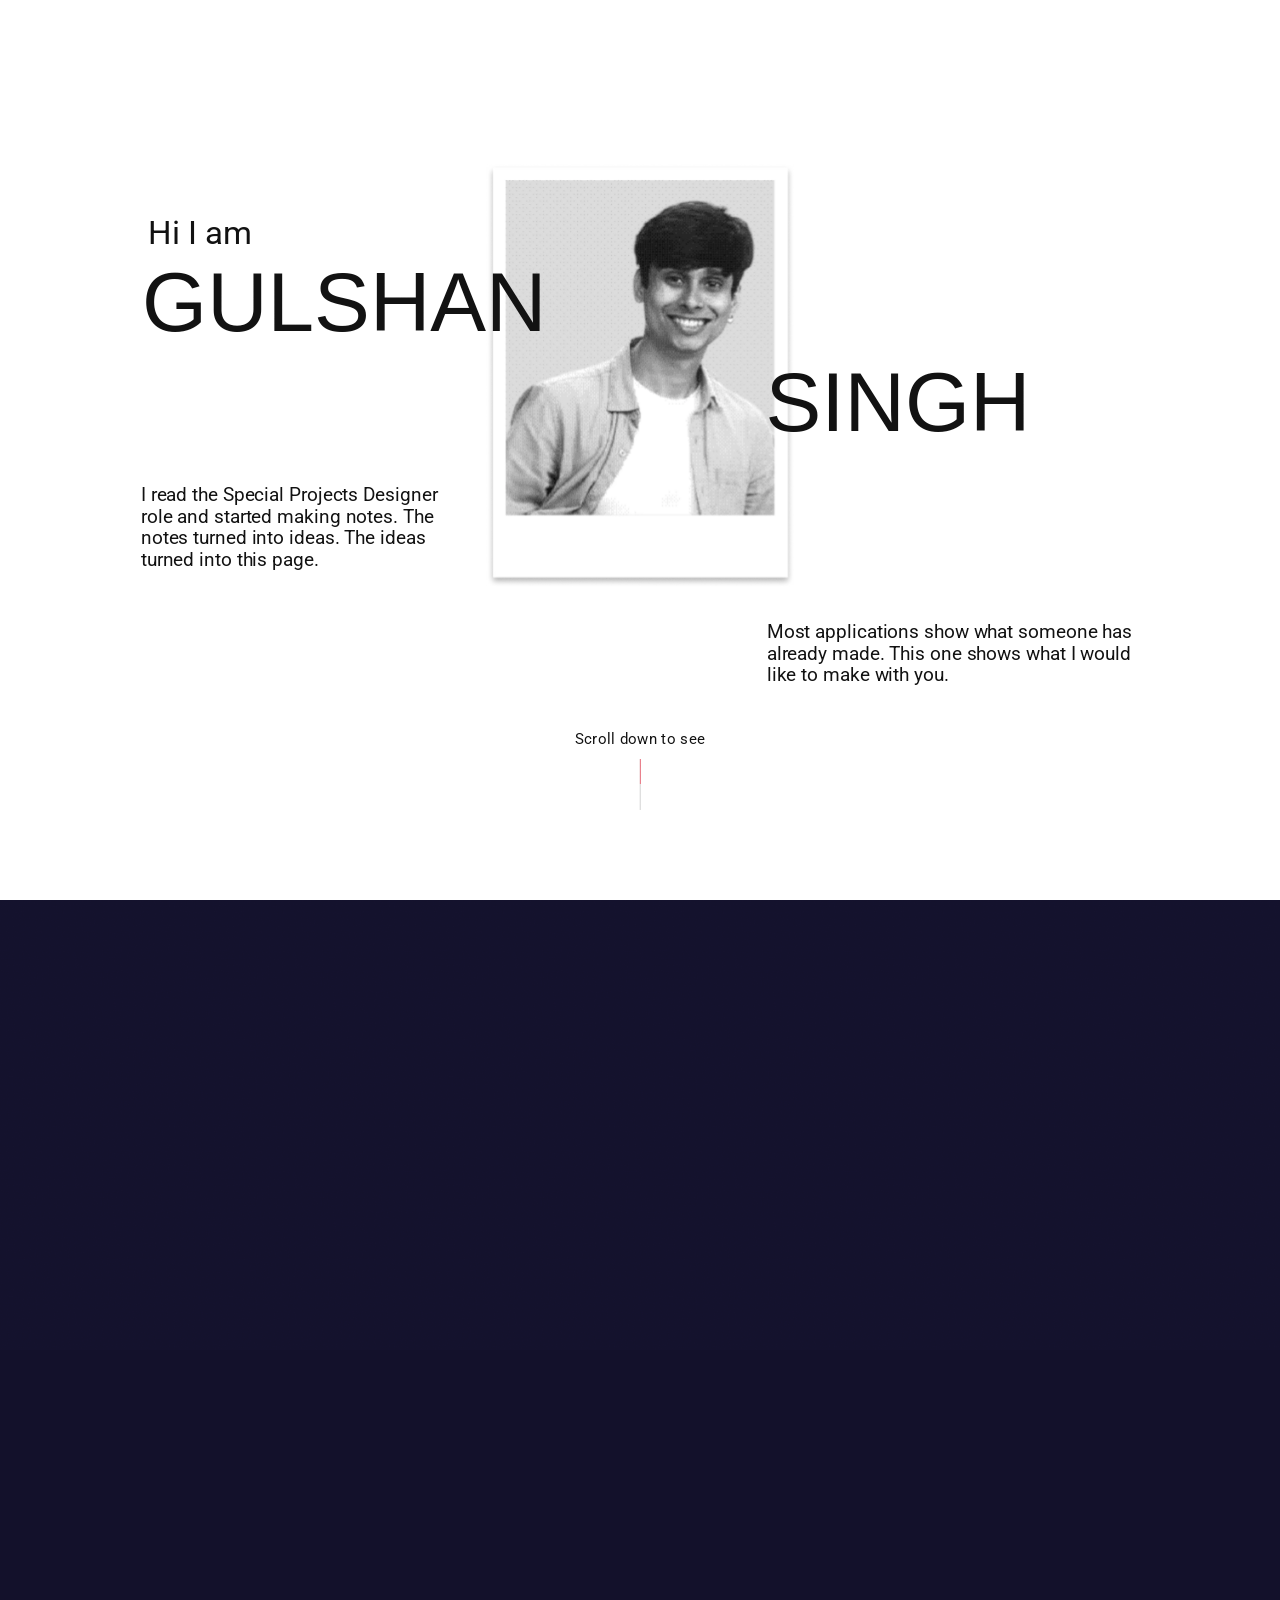
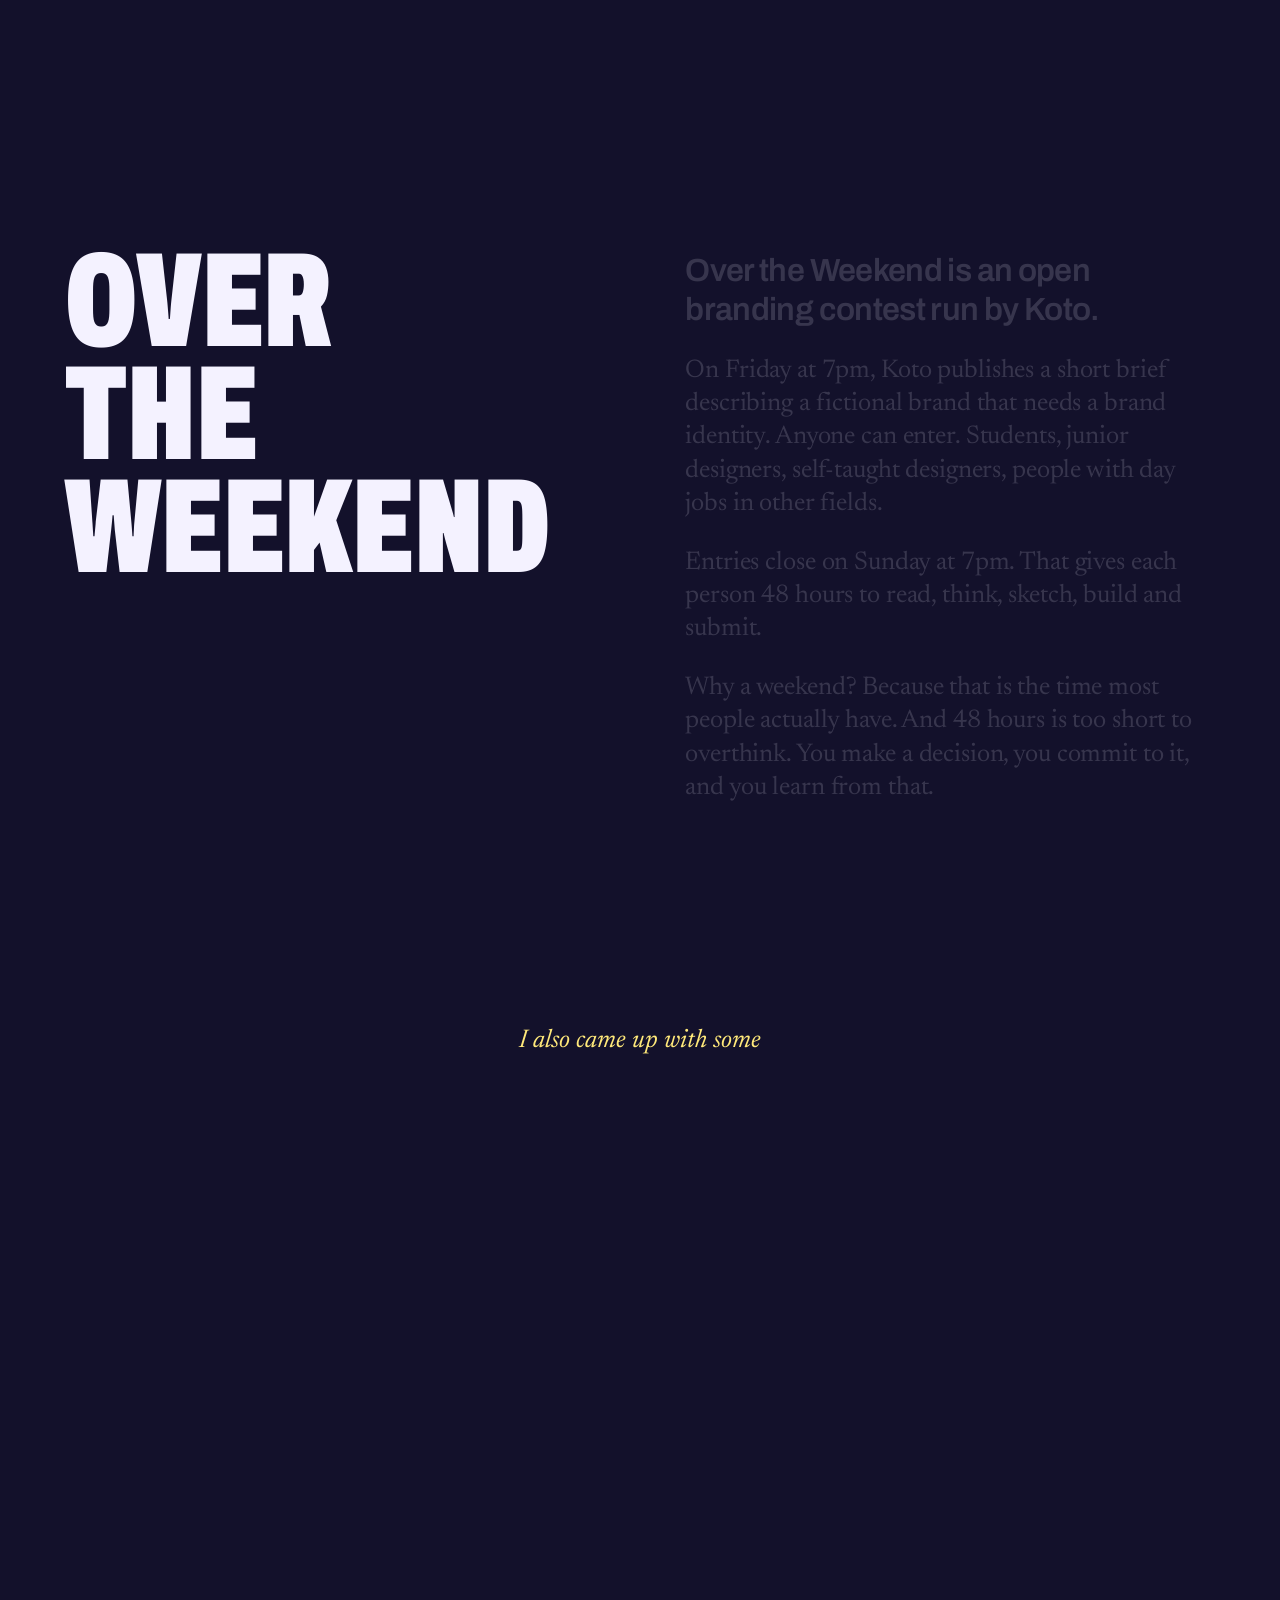
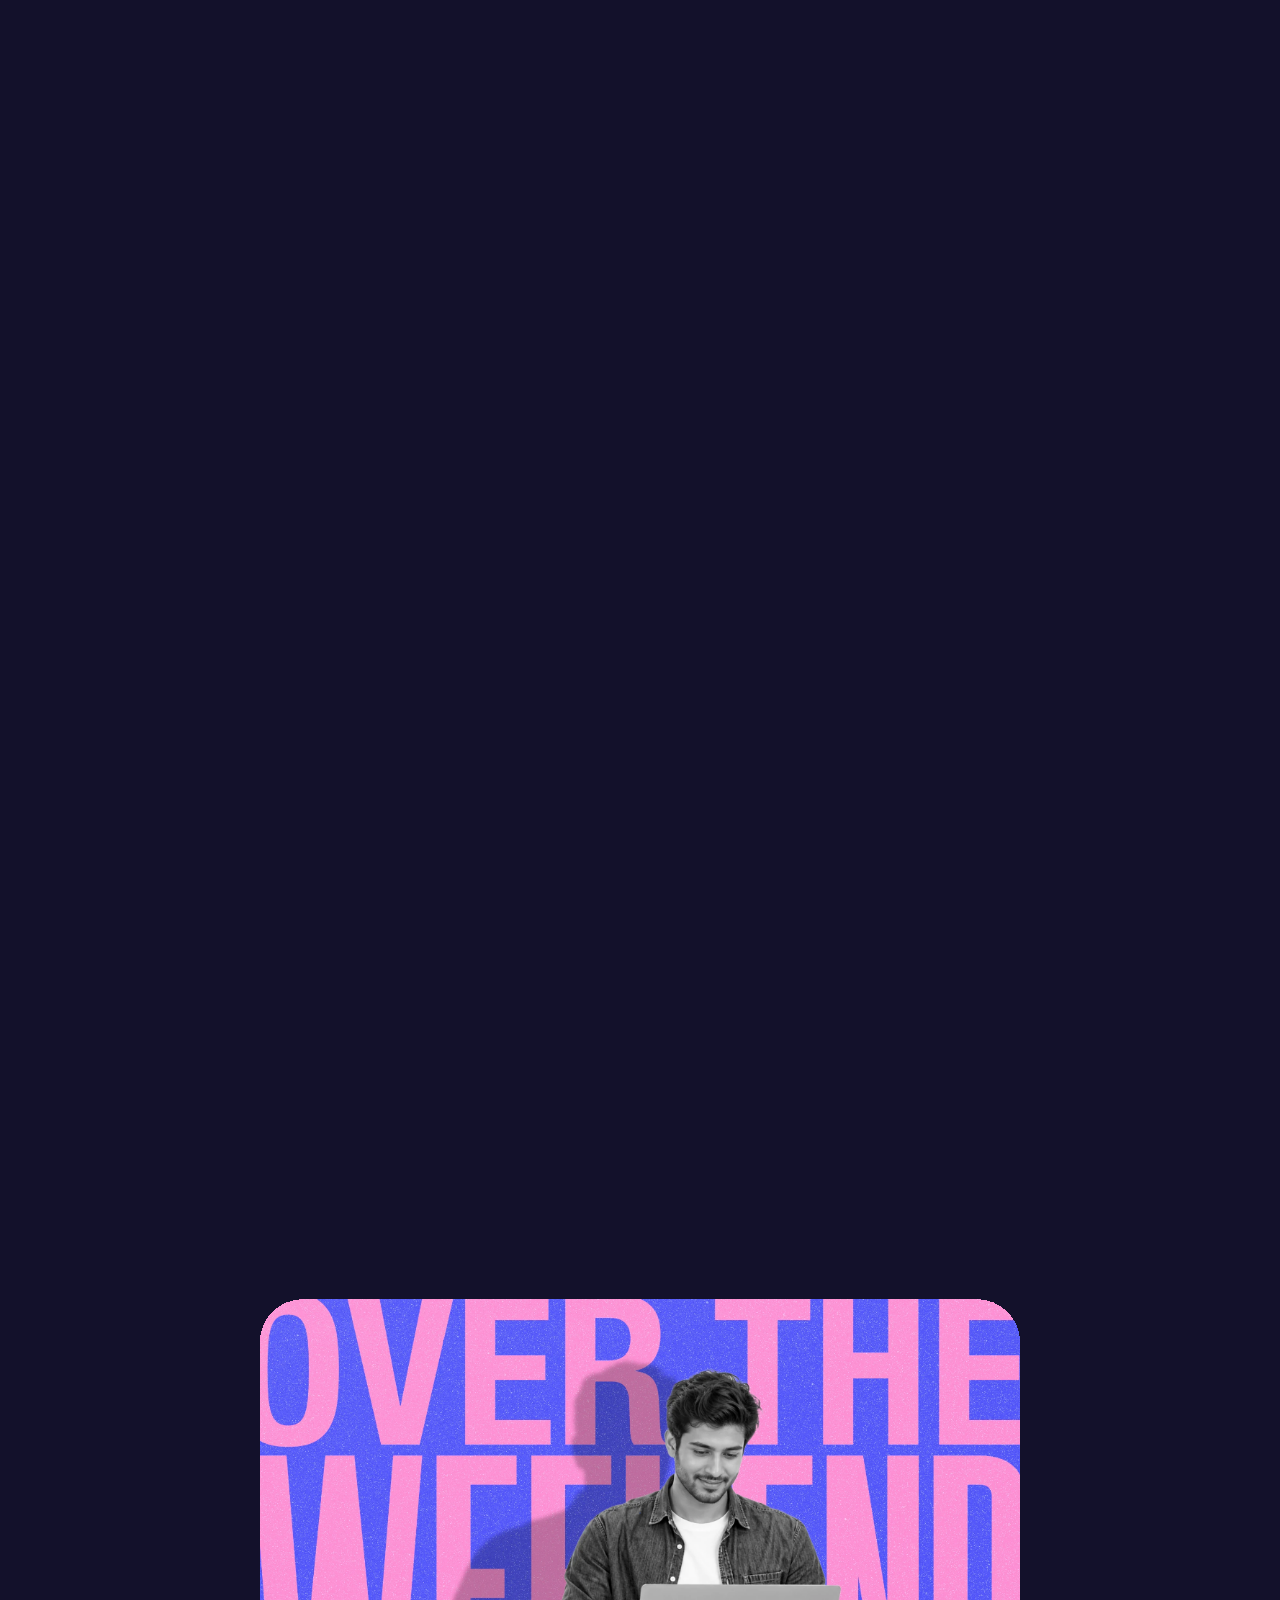
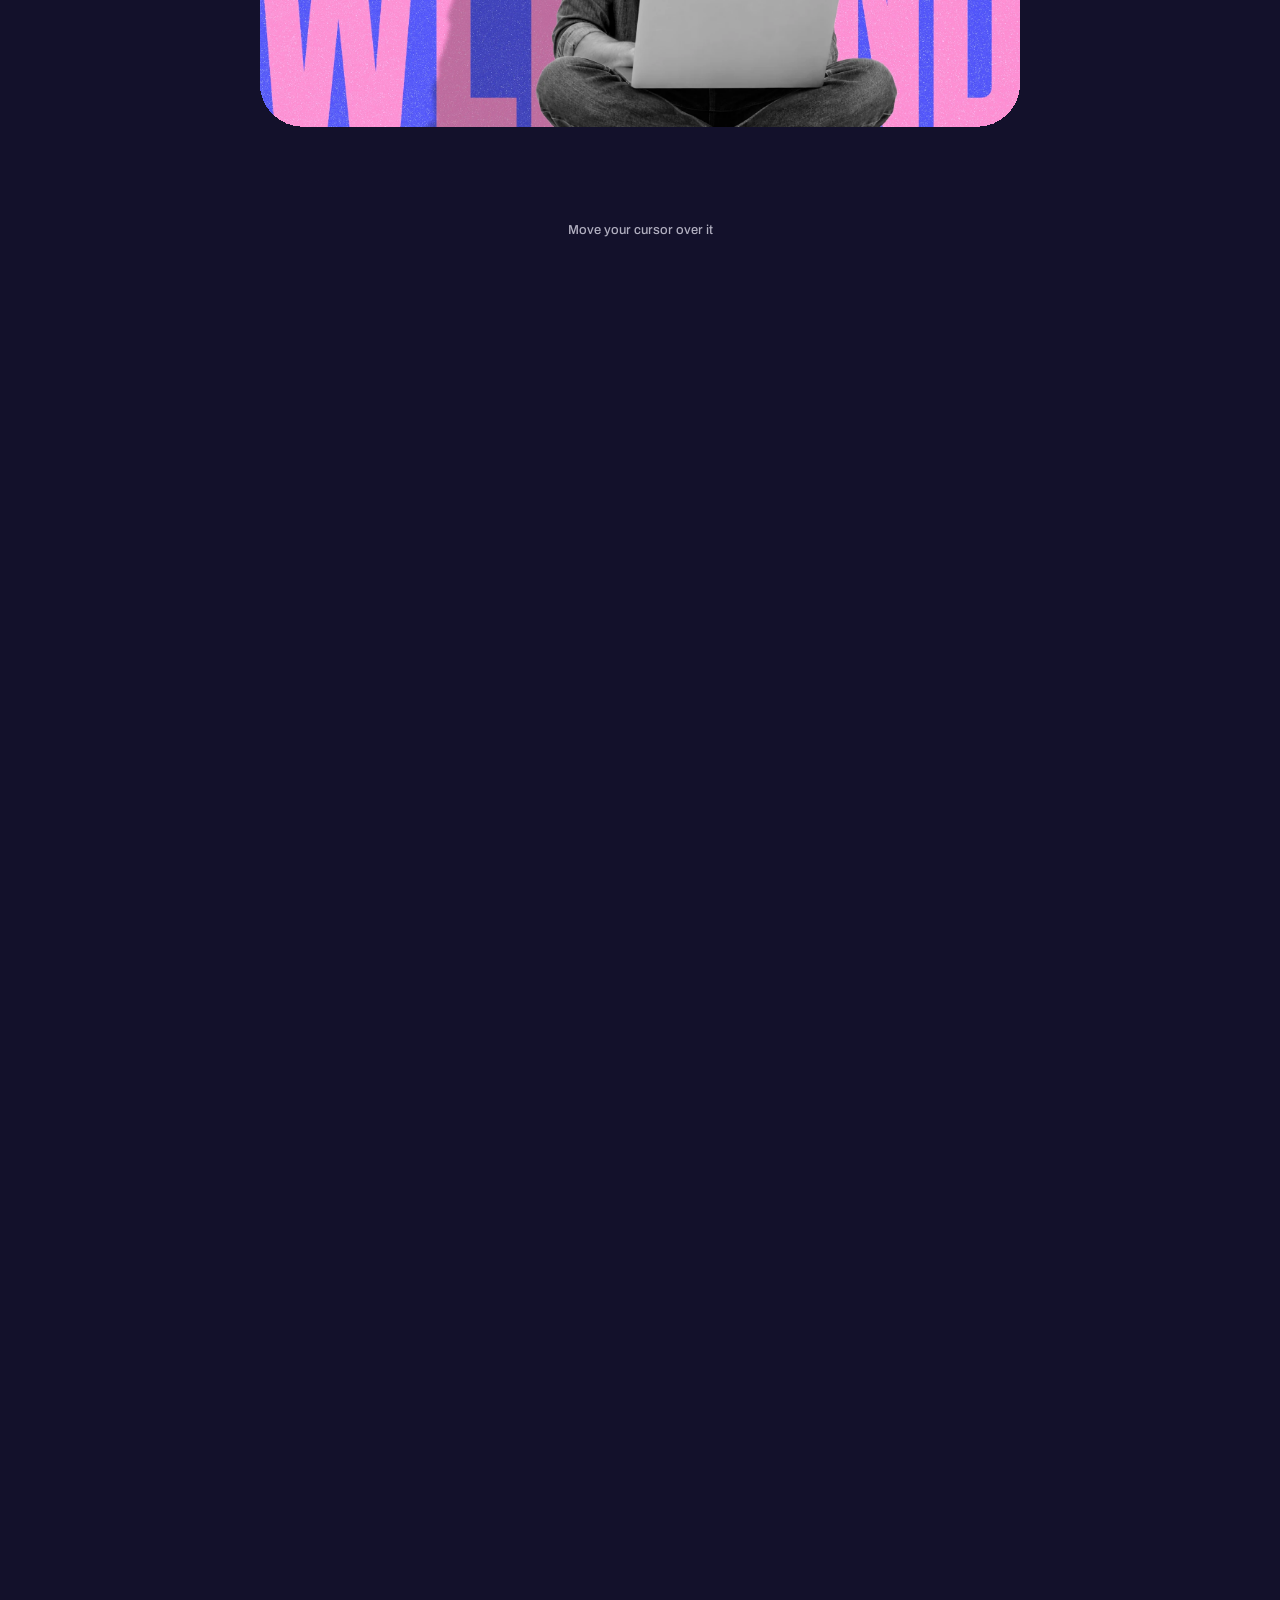
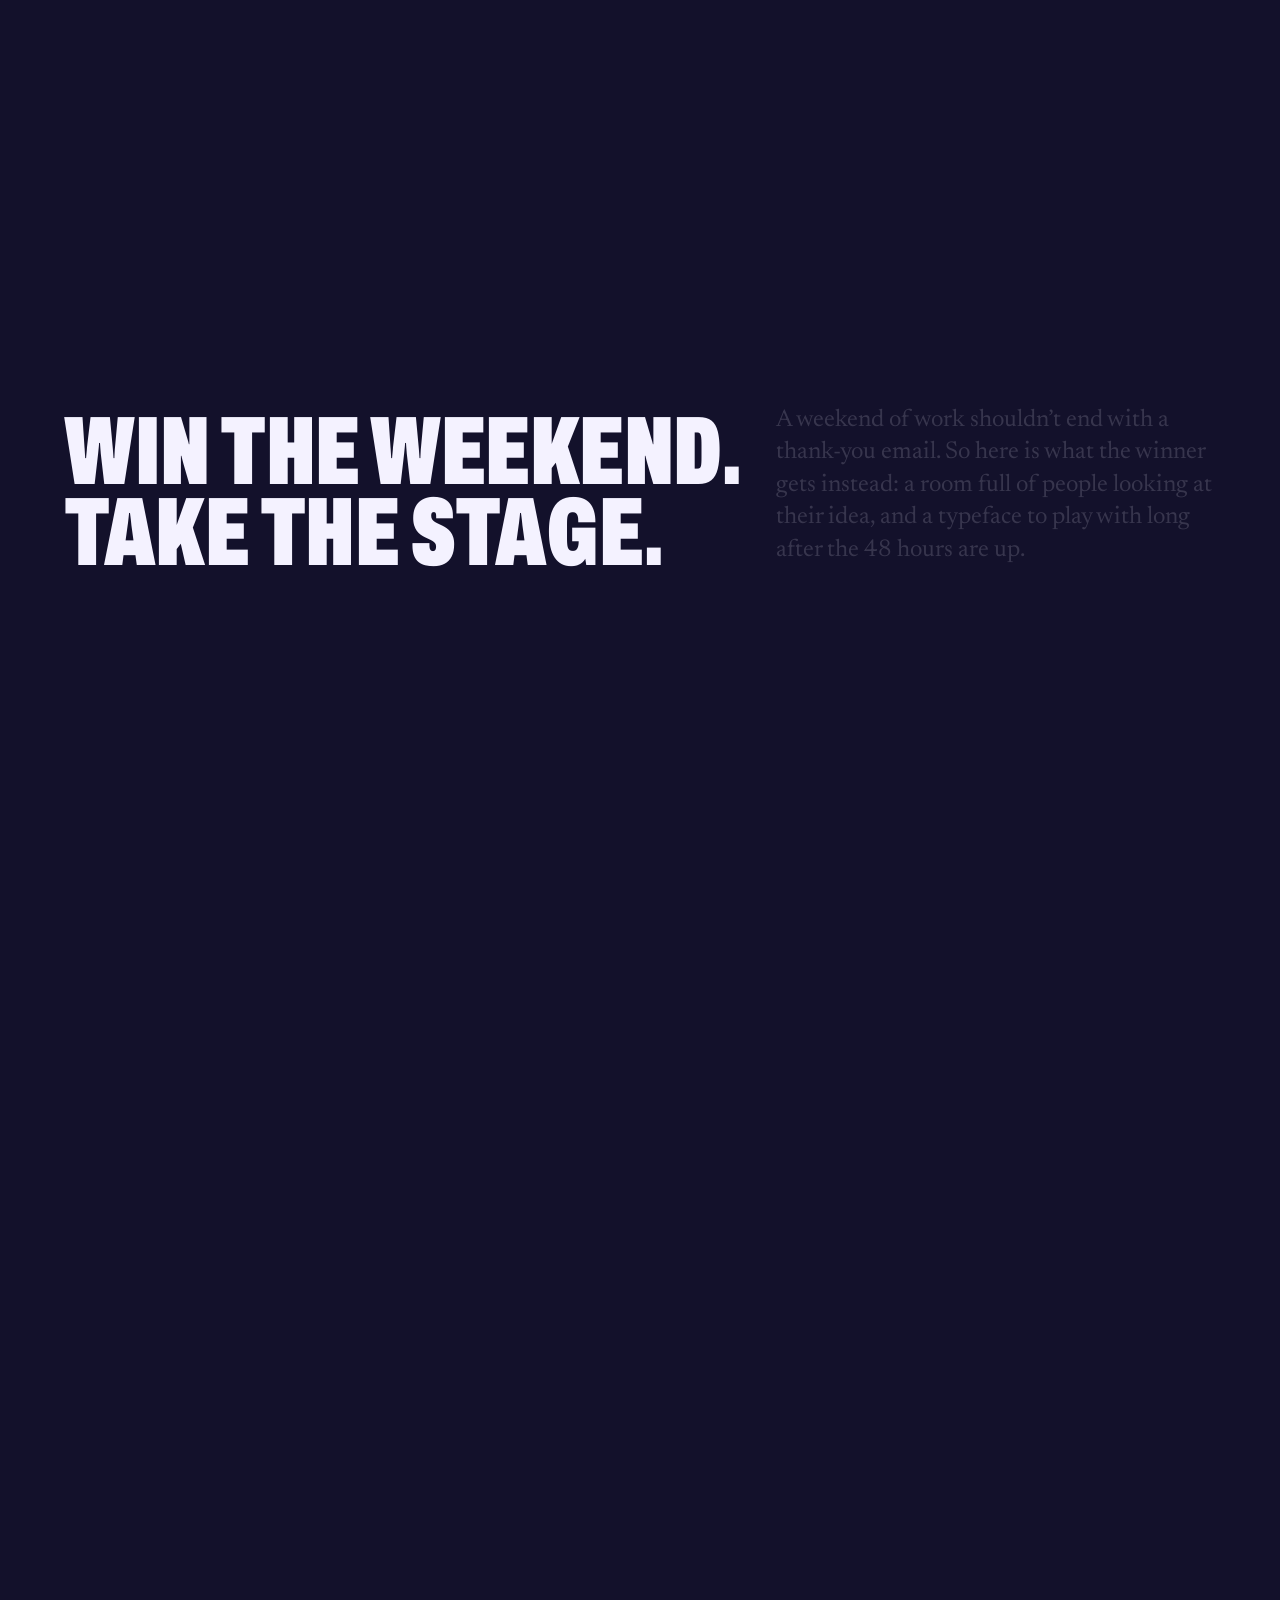
==== for_koto/index.html @ 6d2128fb "Add files via upload" ====
<!doctype html>
<html lang="en">
<head>
<meta charset="utf-8">
<meta name="viewport" content="width=device-width, initial-scale=1">
<meta name="robots" content="noindex, nofollow">
<title>Gulshan Singh for Koto</title>
<meta name="description" content="An application for the Special Projects Designer role at Koto, told as one weekend: Friday 7pm to Sunday 7pm.">
<meta name="theme-color" content="#13112B">
<link rel="preload" href="f/archivo-latin-wdth-normal.woff2" as="font" type="font/woff2" crossorigin>
<link rel="preconnect" href="https://api.fontshare.com">
<link rel="stylesheet" href="https://api.fontshare.com/v2/css?f[]=tanker@400&display=swap">
<link rel="stylesheet" href="https://fonts.googleapis.com/css2?family=Roboto:wght@100..900&display=swap">
<style>
@font-face { font-family: 'Archivo'; src: url(f/archivo-latin-wdth-normal.woff2) format('woff2'); font-weight: 100 900; font-stretch: 62% 125%; font-display: swap; }
@font-face { font-family: 'Newsreader'; src: url(f/newsreader-latin-opsz-normal.woff2) format('woff2'); font-weight: 200 800; font-style: normal; font-display: swap; }
@font-face { font-family: 'Newsreader'; src: url(f/newsreader-latin-opsz-italic.woff2) format('woff2'); font-weight: 200 800; font-style: italic; font-display: swap; }

:root {
  --ink: #13112B; --blue: #3E4BF2; --pink: #FF9AD5; --butter: #FFE97A; --lime: #A8E64C; --paper: #FFFFFF; --display: 'Tanker', Impact, 'Arial Narrow Bold', sans-serif; --roboto: 'Roboto', system-ui, -apple-system, 'Segoe UI', sans-serif; --red: #F3293F;
  --sans: 'Archivo', 'Helvetica Neue', Arial, sans-serif;
  --serif: 'Newsreader', Georgia, 'Times New Roman', serif;
  --ease: cubic-bezier(.22, .61, .36, 1);
  --pad: 5vw;
}
*, *::before, *::after { box-sizing: border-box; margin: 0; padding: 0; }
html { background: var(--ink); -webkit-text-size-adjust: 100%; }
html.lenis, html.lenis body { height: auto; }
.lenis.lenis-smooth { scroll-behavior: auto !important; }
body { font-family: var(--serif); background: var(--bg); color: var(--fg); overflow-x: hidden; -webkit-font-smoothing: antialiased; transition: background .9s ease, color .6s ease; }
body[data-t="ink"]   { --bg: var(--ink);   --fg: #F4F2FF; }
body[data-t="blue"]  { --bg: var(--blue);  --fg: #FFFFFF; }
body[data-t="pink"]  { --bg: var(--pink);  --fg: var(--ink); }
body[data-t="paper"] { --bg: var(--paper); --fg: #111; }
a { color: inherit; text-decoration: none; }
img, video { display: block; max-width: 100%; }
:focus-visible { outline: 2px solid currentColor; outline-offset: 4px; }

/* film grain on everything */
body::after { content: ''; position: fixed; inset: -50%; z-index: 90; pointer-events: none; opacity: .09; mix-blend-mode: overlay;
  background-image: url("data:image/svg+xml;utf8,<svg xmlns='http://www.w3.org/2000/svg' width='220' height='220'><filter id='n'><feTurbulence type='fractalNoise' baseFrequency='.85' numOctaves='2' stitchTiles='stitch'/><feColorMatrix values='0 0 0 0 1  0 0 0 0 1  0 0 0 0 1  0 0 0 .9 0'/></filter><rect width='100%' height='100%' filter='url(%23n)'/></svg>");
  animation: grain 1.2s steps(6) infinite; }
@keyframes grain { 0% { transform: translate(0,0); } 20% { transform: translate(-3%,2%); } 40% { transform: translate(2%,-3%); } 60% { transform: translate(-2%,-1%); } 80% { transform: translate(3%,3%); } 100% { transform: translate(0,0); } }

/* ---------- the weekend clock (always on screen) ---------- */
.hud { position: fixed; left: 0; right: 0; top: 0; z-index: 80; display: flex; justify-content: space-between; align-items: flex-start; padding: 22px var(--pad) 0; pointer-events: none; font-family: var(--sans); }
.hud, .rail { transition: opacity .6s ease; }
.hud.hide, .rail.hide { opacity: 0; }
.hud__who { font: 600 13px/1.2 var(--sans); letter-spacing: .01em; }
.hud__clock { text-align: right; }
.hud__time { font: 800 clamp(22px, 2.3vw, 34px)/1 var(--sans); font-stretch: 100%; font-variant-numeric: tabular-nums; letter-spacing: -.01em; }
.hud__time.is-text { font-stretch: 100%; }
.hud__phase { margin-top: 6px; font: 500 12.5px/1.2 var(--sans); opacity: .7; transition: opacity .3s; }
.rail { position: fixed; left: var(--pad); right: var(--pad); bottom: 22px; z-index: 80; height: 2px; background: currentColor; opacity: 1; pointer-events: none; color: var(--fg); transition: color .6s, opacity .6s ease; }
.rail::before { content: ''; position: absolute; inset: 0; background: var(--bg); opacity: .75; transition: background .9s; }
.rail__fill { position: absolute; left: 0; top: 0; height: 100%; width: 100%; background: currentColor; transform-origin: 0 50%; transform: scaleX(0); }
.rail__dot { position: absolute; top: 50%; width: 11px; height: 11px; margin: -5.5px 0 0 -5.5px; border-radius: 50%; background: currentColor; left: 0; }
.rail span { position: absolute; bottom: 10px; font: 500 11.5px/1 var(--sans); opacity: .75; white-space: nowrap; }
.rail span:first-of-type { left: 0; } .rail span:last-of-type { right: 0; }
.rail__track { position: absolute; inset: 0; background: currentColor; opacity: .22; }

/* ---------- shared type ---------- */
.d { font-family: var(--sans); font-weight: 900; font-stretch: 62%; text-transform: uppercase; letter-spacing: -.005em; line-height: .84; }
.wd { display: inline-block; opacity: 0; transform: translateY(14px); will-change: opacity, transform; }
.sw { opacity: .16; }
.grad { background: linear-gradient(90deg, #12E34F 0%, #D6E01A 100%); -webkit-background-clip: text; background-clip: text; color: transparent; }

/* ============ 1 · INTRO (minimal, white) ============ */
.intro { position: relative; height: 360svh; }
.intro__pin { position: sticky; top: 0; height: 100svh; overflow: hidden; background: #fff; }
.hero { position: absolute; inset: 0; display: grid; place-items: center; overflow: hidden; color: #111; }
.hero__ascii { position: absolute; inset: 0; width: 100%; height: 100%; z-index: 0; pointer-events: none; }
.stage { position: relative; z-index: 1; width: min(100vw, 166svh); aspect-ratio: 1422 / 855; container-type: inline-size; }
.stage > .xw { position: absolute; inset: 0; pointer-events: none; will-change: transform, opacity; }
.xw > * { position: absolute; }
.portrait { left: 38%; top: 12.9%; width: 24.1%; opacity: 0; transform: translateY(14cqw); }
.portrait img { width: 100%; height: auto; }
.nm { font: 400 8cqw/1 var(--display); color: #111; white-space: nowrap; opacity: 0; z-index: 2; }
.nm--a { left: 11.1%; top: 25.5%; transform: translateX(-30cqw); }
.nm--b { left: 59.8%; top: 38.4%; transform: translateX(30cqw); }
.hi { left: 11.6%; top: 19.8%; font: 400 2.55cqw/1 var(--roboto); color: #111; white-space: nowrap; opacity: 0; transform: translateY(2cqw); z-index: 2; }
.copy { color: #111; font: 400 1.46cqw/1.15 var(--roboto); letter-spacing: -.005em; opacity: 0; transform: translateY(2cqw); z-index: 2; }
.copy--a { left: 11%; top: 54.6%; width: 25%; }
.copy--b { left: 59.9%; top: 72.4%; width: 29%; }
.cue { left: 50%; bottom: 3.2%; transform: translate(-50%, 1cqw); display: flex; flex-direction: column; align-items: center; gap: .9cqw; font: 400 1.2cqw/1 var(--roboto); letter-spacing: .02em; color: #111; opacity: 0; z-index: 2; --tx: -50%; }
.cue i { position: relative; display: block; width: 1px; height: 4cqw; background: rgba(0,0,0,.18); overflow: hidden; }
.cue i::after { content: ''; position: absolute; left: 0; top: 0; width: 1px; height: 50%; background: var(--red); animation: drip 1.8s var(--ease) infinite; }
@keyframes drip { 0% { transform: translateY(-100%); } 70%, 100% { transform: translateY(210%); } }
.is-ready .portrait { animation: up 1.3s var(--ease) .05s forwards; }
.is-ready .hi { animation: up 1.2s var(--ease) .7s forwards; }
.is-ready .nm--a { animation: glide 1.4s var(--ease) .85s forwards; }
.is-ready .nm--b { animation: glide 1.4s var(--ease) 1.0s forwards; }
.is-ready .copy--a { animation: soft 1.6s var(--ease) 1.9s forwards; }
.is-ready .copy--b { animation: soft 1.6s var(--ease) 2.15s forwards; }
.is-ready .cue { animation: soft 1.4s var(--ease) 2.8s forwards; }
@keyframes up { to { opacity: 1; transform: none; } }
@keyframes glide { to { opacity: 1; transform: none; } }
@keyframes soft { to { opacity: 1; transform: translate(var(--tx, 0), 0); } }
.film { position: absolute; left: 0; top: 50%; width: 100%; aspect-ratio: 16 / 9; background: #000; overflow: hidden; opacity: 0; transform: translateY(-50%) scale(1.1); will-change: transform, opacity; }
.film video { width: 100%; height: 100%; object-fit: cover; }

/* ============ 2 · THE IDEA ============ */
.idea { position: relative; display: grid; grid-template-columns: 1.05fr 1fr; gap: 5vw; padding: 16vw var(--pad) 12vw; }
.idea h2 { font-size: 10.5vw; position: sticky; top: 16vh; align-self: start; }
.idea h2 span { display: block; }
.idea__body { padding-top: .6vw; display: grid; gap: 1.6em; }
.idea__body p { font: 400 clamp(19px, 2vw, 30px)/1.3 var(--serif); letter-spacing: -.005em; }
.idea__body p:first-child { font: 600 clamp(22px, 2.5vw, 38px)/1.2 var(--sans); font-stretch: 100%; letter-spacing: -.02em; }

/* ============ 3 · SPEC BRIEFS ============ */
.briefs { position: relative; height: 520svh; }
.briefs__pin { position: sticky; top: 0; height: 100svh; display: flex; flex-direction: column; align-items: center; justify-content: center; gap: 9svh; padding: 0 var(--pad); overflow: hidden; }
.briefs__title { text-align: center; color: var(--butter); }
.briefs__title small { display: block; margin-bottom: 1svh; font: italic 400 clamp(18px, 2vw, 32px)/1 var(--serif); opacity: 0; transform: translateY(16px); transition: opacity .9s var(--ease), transform .9s var(--ease); }
.briefs__title.s1 small { opacity: 1; transform: none; }
.briefs__title h2 { font: 900 min(11vw, 16svh)/1 var(--sans); font-stretch: 112%; letter-spacing: -.04em; overflow: hidden; padding: .06em .08em .24em; margin-bottom: -.18em; }
.briefs__title h2 span { display: inline-block; transform: translateY(125%); transition: transform 1.1s var(--ease); }
.briefs__title.s2 h2 span { transform: none; }
.briefs__stack { display: grid; width: min(70vw, 54svh * 16 / 9); }
.bcard { grid-area: 1 / 1; will-change: transform, filter; transform-origin: 50% 0; box-shadow: 0 30px 60px -10px rgba(10,8,60,.55); transform: translateY(125svh); }
.bcard img { display: block; width: 100%; height: auto; }

/* ============ 4 · THE RANGE ============ */
.picture { position: relative; height: 380svh; }
.picture__pin { position: sticky; top: 0; height: 100svh; display: flex; flex-direction: column; justify-content: center; padding: 0 var(--pad); }
.scrub { font: 400 clamp(22px, 3.3vw, 54px)/1.14 var(--serif); letter-spacing: -.015em; max-width: 21em; }
.scrub span { display: inline-block; opacity: 0; transform: translateY(12px); white-space: pre-wrap; }
.big { margin-top: 3.4vw; font-size: 10.6vw; max-width: 12em; }
.big .u { display: inline-block; opacity: 0; transform: translateY(22px); }

/* ============ 5 · ARTWORK ============ */
.art { position: relative; height: 260svh; }
.art__pin { position: sticky; top: 0; height: 100svh; display: grid; place-items: center; align-content: center; gap: 14px; }
.otw { position: relative; width: min(90vw, 66svh * 16 / 9); aspect-ratio: 16 / 9; overflow: hidden; cursor: crosshair; margin-top: 4svh; touch-action: pan-y; --x: 50%; --y: 50%; --r: 0px; will-change: transform, clip-path; }
.otw img { position: absolute; inset: 0; width: 100%; height: 100%; object-fit: cover; user-select: none; -webkit-user-drag: none; }
.otw .top { -webkit-mask-image: radial-gradient(circle at var(--x) var(--y), transparent var(--r), #000 calc(var(--r) + 1px)); mask-image: radial-gradient(circle at var(--x) var(--y), transparent var(--r), #000 calc(var(--r) + 1px)); }
.art__hint { font: 500 13px/1 var(--sans); opacity: .7; }

/* ============ 6 · WINNERS ============ */
.win { padding: 16vw var(--pad) 0; }
.win__head { display: grid; grid-template-columns: minmax(0, 1.5fr) minmax(0, 1fr); gap: 4vw; align-items: end; }
.win h2 { font-size: 7.6vw; }
.win h2 span { display: block; white-space: nowrap; }
.win .lead { font: 400 clamp(18px, 1.9vw, 29px)/1.34 var(--serif); max-width: 24em; padding-bottom: .6vw; }
.prizes { display: grid; grid-template-columns: 1fr 1fr; gap: 2.2vw; padding: 7vw 0 12vw; align-items: start; }
.prize { padding: 1.6vw; color: var(--ink); display: flex; flex-direction: column; opacity: 0; will-change: transform, opacity; }
.prize--y { background: var(--butter); --tilt: -1.4deg; }
.prize--g { background: var(--lime); --tilt: 1.2deg; margin-top: 5vw; }
.prize__media { aspect-ratio: 16 / 9; overflow: hidden; background: #000; }
.prize__media video, .prize__media img { width: 100%; height: 100%; object-fit: cover; }
.prize__media img { object-position: 50% 38%; }
.prize__body { padding: 1.8vw .5vw .6vw; display: flex; flex-direction: column; }
.prize .k { display: flex; justify-content: space-between; font: 600 clamp(12px, .95vw, 15px)/1 var(--sans); opacity: .65; }
.prize h3 { font: 800 clamp(26px, 3vw, 50px)/1.02 var(--sans); font-stretch: 100%; letter-spacing: -.03em; margin-top: 1.3vw; }
.prize p { font: 400 clamp(16px, 1.4vw, 22px)/1.34 var(--serif); margin-top: 1vw; max-width: 28em; }
.prize .pill { align-self: flex-start; margin-top: 2vw; padding: .65vw 1.3vw; border: 1.5px solid var(--ink); border-radius: 99px; font: 600 clamp(12px, 1vw, 15px)/1 var(--sans); }

/* ============ 7 · WHY → NEXT SEASON → THANK YOU ============ */
.hz { position: relative; height: calc(100svh + 300svh + 440vw + 280svh); }
.hz__pin { position: sticky; top: 0; height: 100svh; overflow: hidden; background: var(--ink); }
.why { position: absolute; inset: 0; display: flex; flex-direction: column; justify-content: center; padding: 0 var(--pad) 0 12vw; }
.why .w1 { font: 300 clamp(22px, 2.9vw, 46px)/1.22 var(--serif); opacity: .8; max-width: 27em; letter-spacing: -.012em; }
.why .w2 { margin-top: 2.2vw; font: 700 clamp(22px, 3vw, 48px)/1.12 var(--sans); font-stretch: 100%; max-width: 17em; letter-spacing: -.025em; }
.why .wd, .ew .wd { display: inline-block; opacity: 0; transform: translateY(14px); }
.hz__track { position: absolute; left: 0; top: 0; height: 100%; width: calc(5.4 * 100vw); will-change: transform; }
.hzi { position: absolute; left: calc(var(--x) * 100vw); top: 50%; transform: translateY(-50%); will-change: opacity; }
.hzt { font: 700 clamp(26px, 3.5vw, 58px)/1.08 var(--sans); font-stretch: 100%; letter-spacing: -.03em; white-space: nowrap; }
.hzt--s { font: 300 clamp(20px, 2.3vw, 38px)/1.22 var(--serif); letter-spacing: -.01em; white-space: normal; width: 17em; }
.hzt--end h2 { font: 700 clamp(26px, 3.5vw, 58px)/1.08 var(--sans); font-stretch: 100%; letter-spacing: -.03em; }
.hzt--end h2 + h2 { margin-top: 1.3em; }
.hzc { --cw: min(46vw, 70svh * 1.064); width: var(--cw); height: auto; display: block; }
.fin { position: absolute; inset: 0; display: grid; place-items: center; color: #111; visibility: hidden; }
.fstage { position: relative; width: min(100vw, 166svh); aspect-ratio: 1422 / 855; container-type: inline-size; }
.fbox { position: absolute; left: 38%; top: 12.9%; width: 24.1%; opacity: 0; will-change: transform, opacity; }
.fbox > img { display: block; width: 100%; height: auto; }
.fcopy { margin-top: 1.8cqw; font: 400 1.25cqw/1.3 var(--roboto); color: #111; }
.fcopy p + p { margin-top: .9em; }
.fcopy a { display: inline-block; margin-top: 1.1em; font-weight: 500; color: #111; pointer-events: auto; border-bottom: 1px solid rgba(0,0,0,.35); padding-bottom: 2px; transition: color .3s, border-color .3s; }
.fcopy a:hover { color: var(--red); border-color: var(--red); }
.fnm { position: absolute; font: 400 8cqw/1 var(--display); opacity: 0; z-index: 2; color: #111; white-space: nowrap; }
.fnm--a { right: 59%; top: 25.5%; }
.fnm--b { left: 60.5%; top: 38.4%; }

/* ============ phone ============ */
@media (max-width: 768px) {
  :root { --pad: 6vw; }
  .hud { padding-top: 16px; }
  .hud__who { font-size: 11.5px; max-width: 40vw; }
  .rail { bottom: 16px; }
  .stage { width: 100vw; aspect-ratio: 390 / 760; }
  .portrait { left: 19%; top: 13%; width: 62%; }
  .nm { font-size: 24cqw; }
  .hi { left: 6%; top: 25%; font-size: 6.2cqw; }
  .nm--a { left: 5%; top: 30%; }
  .nm--b { left: auto; right: 5%; top: 42.5%; }
  .copy { font-size: 3.7cqw; line-height: 1.22; }
  .copy--a { left: 6%; top: 62%; width: 62%; }
  .copy--b { left: 38%; top: 77%; width: 56%; }
  .cue { font-size: 3.2cqw; bottom: 2.5%; }
  .cue i { height: 10cqw; }
  .idea { grid-template-columns: 1fr; gap: 8vw; padding: 26vw var(--pad) 22vw; }
  .idea h2 { position: static; font-size: 22vw; }
  .idea__body p { font-size: 18px; }
  .idea__body p:first-child { font-size: 22px; }
  .briefs { height: 560svh; }
  .briefs__pin { gap: 7svh; padding: 0 4vw; }
  .briefs__title h2 { font-size: min(18vw, 11svh); }
  .briefs__stack { width: min(76vw, 56svh * 9 / 16); }
  .picture { height: 340svh; }
  .scrub { font-size: 24px; }
  .big { font-size: 21vw; margin-top: 8vw; }
  .art { height: 200svh; }
  .otw { width: 92vw; aspect-ratio: 4 / 5; }
  .win { padding-top: 30vw; }
  .win__head { grid-template-columns: 1fr; gap: 8vw; }
  .win h2 { font-size: 12vw; }
  .prizes { grid-template-columns: 1fr; gap: 6vw; padding-top: 12vw; }
  .prize { padding: 14px; }
  .prize--g { margin-top: 0; }
  .prize__body { padding: 18px 4px 6px; }
  .prize .k { font-size: 12px; }
  .prize h3 { font-size: 26px; margin-top: 12px; }
  .prize p { font-size: 16px; margin-top: 10px; }
  .prize .pill { margin-top: 18px; padding: 8px 16px; font-size: 12px; }
  .hz { height: calc(100svh + 300svh + 580vw + 280svh); }
  .hz__track { width: calc(6.8 * 100vw); }
  .why { padding: 0 6vw; }
  .why .w1 { font-size: 19px; }
  .why .w2 { font-size: 21px; margin-top: 18px; }
  .hzi { left: calc(var(--xm) * 100vw); }
  .hzt, .hzt--end h2 { font-size: 26px; }
  .hzt--s { font-size: 20px; width: 78vw; }
  .hzc { --cw: min(78vw, 66svh * 1.064); }
  .fstage { width: 100vw; aspect-ratio: 390 / 760; }
  .fbox { left: 19%; top: 13%; width: 62%; }
  .fcopy { font-size: 3.7cqw; margin-top: 4cqw; }
  .fnm { font-size: 24cqw; }
  .fnm--a { right: auto; left: 5%; top: 30%; }
  .fnm--b { left: auto; right: 5%; top: 42.5%; }
}
@media (prefers-reduced-motion: reduce) {
  body::after { animation: none; }
  .portrait, .nm, .hi, .copy, .cue { opacity: 1 !important; transform: none !important; animation: none !important; }
  .cue { transform: translate(-50%, 0) !important; }
}
</style>
</head>
<body data-t="ink">

<header class="hud hide" aria-hidden="true">
  <div class="hud__who">Gulshan Singh<br>for Koto</div>
  <div class="hud__clock"><div class="hud__time" id="clock">Fri 18:00</div><div class="hud__phase" id="phase">Before the brief drops</div></div>
</header>
<div class="rail hide" aria-hidden="true"><div class="rail__track"></div><div class="rail__fill" id="railFill"></div><div class="rail__dot" id="railDot"></div><span>Fri 7pm, brief drops</span><span>Sun 7pm, entries close</span></div>

<main>
<!-- 1 · INTRO -->
<section class="intro" id="s-intro" data-t="ink" data-from="Fri 18:00" data-to="Fri 19:00" data-phase="Before the brief drops">
  <div class="intro__pin" id="introPin">
    <div class="hero" id="hero">
      <canvas class="hero__ascii" id="ascii" aria-hidden="true"></canvas>
      <div class="stage" id="stage">
        <div class="xw" id="xPortrait"><div class="portrait"><img src="a/portrait.webp" alt="Portrait of Gulshan Singh" width="725" height="997"></div></div>
        <div class="xw" id="xA"><p class="hi">Hi I am</p><h1 class="nm nm--a" id="nmA">GULSHAN</h1></div>
        <div class="xw" id="xB"><p class="nm nm--b" id="nmB" aria-hidden="true">SINGH</p></div>
        <div class="xw" id="xT">
          <p class="copy copy--a">I read the Special Projects Designer role and started making notes. The notes turned into ideas. The ideas turned into this page.</p>
          <p class="copy copy--b">Most applications show what someone has already made. This one shows what I would like to make with you.</p>
        </div>
        <div class="xw" id="xC"><div class="cue"><span>Scroll down to see</span><i></i></div></div>
      </div>
    </div>
    <div class="film" id="film"><video src="a/main.mp4" poster="a/main-poster.jpg" muted loop playsinline preload="auto" aria-label="Designer sketching on a tablet"></video></div>
  </div>
</section>

<!-- 2 · THE IDEA -->
<section class="idea" id="s-idea" data-t="ink" data-from="Fri 19:00" data-to="Fri 19:00" data-phase="The brief drops">
  <h2 class="d"><span>Over</span><span>the</span><span>Weekend</span></h2>
  <div class="idea__body">
    <p data-scrub>Over the Weekend is an open branding contest run by Koto.</p>
    <p data-scrub>On Friday at 7pm, Koto publishes a short brief describing a fictional brand that needs a brand identity. Anyone can enter. Students, junior designers, self-taught designers, people with day jobs in other fields.</p>
    <p data-scrub>Entries close on Sunday at 7pm. That gives each person 48 hours to read, think, sketch, build and submit.</p>
    <p data-scrub>Why a weekend? Because that is the time most people actually have. And 48 hours is too short to overthink. You make a decision, you commit to it, and you learn from that.</p>
  </div>
</section>

<!-- 3 · SPEC BRIEFS -->
<section class="briefs" id="s-briefs" data-t="blue" data-from="Fri 19:00" data-to="Sat 02:00" data-phase="Three more briefs, ready to drop">
  <div class="briefs__pin">
    <div class="briefs__title" id="briefsTitle">
      <small>I also came up with some</small>
      <h2 aria-label="spec briefs"><span>spec briefs</span></h2>
    </div>
    <div class="briefs__stack">
      <article class="bcard"><picture><source media="(max-width:768px)" srcset="a/card-family-m.webp"><img src="a/card-family.webp" alt="Brief 01, The Home Team: brand your family as a quiz team." draggable="false"></picture></article>
      <article class="bcard"><picture><source media="(max-width:768px)" srcset="a/card-store-m.webp"><img src="a/card-store.webp" alt="Brief 02, The Corner Store: pick your local store and redesign its brand identity." draggable="false"></picture></article>
      <article class="bcard"><picture><source media="(max-width:768px)" srcset="a/card-game-m.webp"><img src="a/card-game.webp" alt="Brief 03, Playground to Podium: pick a game you grew up playing and design its identity." draggable="false"></picture></article>
    </div>
  </div>
</section>

<!-- 4 · THE RANGE -->
<section class="picture" id="s-picture" data-t="pink" data-from="Sat 02:00" data-to="Sat 16:00" data-phase="The entries start coming in">
  <div class="picture__pin">
    <p class="scrub" id="scrub">Now picture the same brief in the hands of a first-year student, a designer in another city, or an accountant who has learned design from YouTube.</p>
    <p class="big d" id="big"><span class="u">That</span> <span class="u">range</span> <span class="u">of</span> <span class="u">answers</span> <span class="u">is</span> <span class="u">the</span> <span class="u">point.</span></p>
  </div>
</section>

<!-- 5 · THE ARTWORK -->
<section class="art" id="s-art" data-t="ink" data-from="Sat 16:00" data-to="Sun 00:00" data-phase="Saturday night, one brief, two answers">
  <div class="art__pin">
    <div class="otw" id="otw" role="img" aria-label="Over the Weekend artwork. Move your pointer over it to reveal the second version.">
      <img src="a/otw2.webp" alt="" draggable="false">
      <img class="top" src="a/otw1.webp" alt="" draggable="false">
    </div>
    <p class="art__hint" id="otwHint">Move your cursor over it</p>
  </div>
</section>

<!-- 6 · WINNERS -->
<section class="win" id="s-win" data-t="blue" data-from="Sun 00:00" data-to="Sun 19:00" data-phase="Entries close at 7pm">
  <div class="win__head">
    <h2 class="d"><span>Win the weekend.</span><span>Take the stage.</span></h2>
    <p class="lead" data-scrub>A weekend of work shouldn’t end with a thank-you email. So here is what the winner gets instead: a room full of people looking at their idea, and a typeface to play with long after the 48 hours are up.</p>
  </div>
  <div class="prizes">
    <article class="prize prize--y">
      <div class="prize__media"><video src="a/off-live.mp4" poster="a/off-poster.jpg" muted loop playsinline preload="metadata" aria-label="OFF Live"></video></div>
      <div class="prize__body">
        <div class="k"><span>Prize 01</span><span>Winning entry</span></div>
        <h3>Your idea, live on stage.</h3>
        <p>The winning entry gets showcased at OFF Live, Koto’s growing mix of editorial content and live events. Your work, on a big screen, in front of a real crowd.</p>
        <span class="pill">OFF Live</span>
      </div>
    </article>
    <article class="prize prize--g">
      <div class="prize__media"><img src="a/cc-timeline.webp" alt="Type specimen set in CC Timeline"></div>
      <div class="prize__body">
        <div class="k"><span>Prize 02</span><span>Grand prize winner</span></div>
        <h3>A font for your own projects.</h3>
        <p>The grand prize winner also receives a personal projects license for the font CC Timeline. Set your posters, zines and side projects in it, no brief required.</p>
        <span class="pill">CC Timeline</span>
      </div>
    </article>
  </div>
</section>

<!-- 7 · WHY → NEXT SEASON → THANK YOU -->
<section class="hz" id="s-hz" data-t="ink">
  <div class="hz__pin" id="hzPin">
    <div class="why" id="why">
      <p class="w1" id="w1">If we want to shape the future of design, we must look beyond those who have already arrived. After all, tomorrow’s greats aren’t at the finish line today; they’re somewhere starting out.</p>
      <p class="w2" id="w2">We engage with the accomplished on daily basis, this program will help us connect with the <span class="grad">aspirational</span></p>
    </div>
    <div class="hz__track" id="hzTrack">
      <h2 class="hzi hzt" style="--x:.33;--xm:.1">This doesn’t have to<br>stop just at branding</h2>
      <p class="hzi hzt hzt--s" style="--x:1.32;--xm:1.1">Over the weekend can go beyond building brands to explore every corner of design.</p>
      <h2 class="hzi hzt" style="--x:2.29;--xm:2.1">The next season<br>could be about</h2>
      <img class="hzi hzc" style="--x:2.8;--xm:3.0" src="a/card-book.webp" alt="Book Cover design" draggable="false">
      <img class="hzi hzc" style="--x:3.31;--xm:3.95" src="a/card-movie.webp" alt="Movie Title Design" draggable="false">
      <img class="hzi hzc" style="--x:3.82;--xm:4.9" src="a/card-album.webp" alt="Album Cover Design" draggable="false">
      <div class="hzi hzt hzt--end" style="--x:4.72;--xm:5.85"><h2 class="ew">Because design doesn’t just<br>build businesses</h2><h2 class="ew">It shapes <span class="grad">culture.</span></h2></div>
    </div>
    <div class="fin" id="fin">
      <div class="fstage" id="fstage">
        <div class="fbox" id="fbox"><img src="a/portrait.webp" alt="Portrait of Gulshan Singh" width="725" height="997">
          <div class="fcopy" id="fcopy"><p>Thanks for making it this far.</p><p>I’d love for you to see what I do. Explore my portfolio to discover my work</p><a href="https://gulshan.ink" target="_blank" rel="noopener">View Portfolio ↗</a></div>
        </div>
        <p class="fnm fnm--a" id="fA" aria-hidden="true">THANK</p>
        <p class="fnm fnm--b" id="fB" aria-hidden="true">YOU</p>
      </div>
    </div>
  </div>
</section>
</main>

<script src="../lenis.min.js"></script>
<script>
(function () {
  var $ = function (s, r) { return (r || document).querySelector(s); };
  var $$ = function (s, r) { return Array.prototype.slice.call((r || document).querySelectorAll(s)); };
  var reduce = window.matchMedia('(prefers-reduced-motion: reduce)').matches;
  var touch = window.matchMedia('(hover: none)').matches;
  var clamp = function (v, a, b) { return Math.max(a, Math.min(b, v)); };
  var ease = function (t) { return 1 - Math.pow(1 - t, 3); };
  var lerp = function (a, b, t) { return a + (b - a) * t; };
  var seg = function (v, a, b) { return clamp((v - a) / (b - a), 0, 1); };
  var vh = function () { return window.innerHeight; };
  var isPhone = function () { return window.innerWidth <= 768; };

  /* smooth scroll */
  if (window.Lenis && !reduce) { var lenis = new Lenis({ lerp: 0.085, smoothWheel: true }); (function raf(t) { lenis.raf(t); requestAnimationFrame(raf); })(0); }

  /* ---------- hero ---------- */
  var stage = $('#stage');
  function fitName() {
    var a = $('#nmA'), b = $('#nmB'), w = stage.clientWidth, mobile = isPhone();
    a.style.fontSize = '100px'; b.style.fontSize = '100px';
    var fs = 100 * ((mobile ? 0.56 : 0.316) * w) / a.getBoundingClientRect().width;
    ['#nmA', '#nmB', '#fA', '#fB'].forEach(function (q) { $(q).style.fontSize = fs + 'px'; });
  }
  var started = false;
  function go() { if (started) return; started = true; fitName(); document.body.classList.add('is-ready'); }
  if (document.fonts && document.fonts.ready) document.fonts.ready.then(function () { setTimeout(go, 60); });
  setTimeout(go, 1800);
  window.addEventListener('resize', function () { if (started) fitName(); });

  /* ---------- theme (background / text colour) by section in the middle ---------- */
  var setTheme = function (t) { if (document.body.getAttribute('data-t') !== t) document.body.setAttribute('data-t', t); };
  if ('IntersectionObserver' in window) {
    var tio = new IntersectionObserver(function (es) { es.forEach(function (e) { if (e.isIntersecting) setTheme(e.target.getAttribute('data-t')); }); }, { rootMargin: '-50% 0px -50% 0px' });
    $$('[data-t]').forEach(function (z) { if (z !== document.body) tio.observe(z); });
  }

  /* ---------- helpers ---------- */
  function words(el, cls) {
    var out = [];
    (function walk(node, c) {
      Array.prototype.slice.call(node.childNodes).forEach(function (n) {
        if (n.nodeType === 3) {
          var frag = document.createDocumentFragment();
          n.textContent.split(/(\s+)/).forEach(function (t) {
            if (!t) return;
            if (/^\s+$/.test(t)) { frag.appendChild(document.createTextNode(' ')); return; }
            var sp = document.createElement('span'); sp.className = (cls || 'wd') + (c ? ' ' + c : ''); sp.textContent = t; frag.appendChild(sp); out.push(sp);
          });
          node.replaceChild(frag, n);
        } else if (n.nodeType === 1 && n.tagName !== 'BR') { walk(n, n.className.indexOf('grad') > -1 ? 'grad' : c); }
      });
    })(el, '');
    $$('.grad:not(.wd):not(.sw)', el).forEach(function (g) { while (g.firstChild) g.parentNode.insertBefore(g.firstChild, g); g.parentNode.removeChild(g); });
    return out;
  }
  function setWords(list, n, dy) { list.forEach(function (w, i) { var o = clamp(n - i, 0, 1); w.style.opacity = o.toFixed(3); w.style.transform = 'translateY(' + ((1 - o) * dy).toFixed(1) + 'px)'; }); }

  /* text that lights up word by word as it crosses the screen */
  var scrubs = $$('[data-scrub]').map(function (el) { return { el: el, w: words(el, 'sw') }; });
  scrubs.forEach(function (s) { s.w.forEach(function (w) { w.style.display = 'inline'; }); });

  var intro = $('#s-intro'), film = $('#film'), filmVid = $('video', film), introPin = $('#introPin'), heroEl = $('#hero'), xP = $('#xPortrait'), xA = $('#xA'), xB = $('#xB'), xT = $('#xT'), xC = $('#xC'), hud = $('.hud'), rail = $('.rail'), idea = $('#s-idea');
  function out(el, t, dy) { el.style.opacity = 1 - t; el.style.transform = 'translate3d(0,' + (dy * t).toFixed(2) + 'svh,0)'; el.style.visibility = t >= 1 ? 'hidden' : 'visible'; }
  var briefs = $('#s-briefs'), bt = $('#briefsTitle'), cards = $$('.bcard'), STARTS = [0.2, 0.46, 0.72], DUR = 0.2, ROT = [-2.2, 1.7, -1];
  var picture = $('#s-picture'), scrubEl = $('#scrub'), bigEl = $('#big');
  var scrubWords = words(scrubEl), bigWords = $$('.u', bigEl);
  var art = $('#s-art'), otw = $('#otw');
  var prizes = $$('.prize');
  var hz = $('#s-hz'), hzPin = $('#hzPin'), hzTrack = $('#hzTrack'), hzItems = $$('.hzi'), fin = $('#fin'), fbox = $('#fbox'), fA = $('#fA'), fB = $('#fB'), fcopy = $('#fcopy'), whyEl = $('#why');
  var whyWords = words($('#w1')).concat(words($('#w2')));
  var endEl = $('.hzt--end'), endWords = $$('.ew', endEl).reduce(function (a, e) { return a.concat(words(e)); }, []);

  /* ---------- the clock ---------- */
  var DAYS = { Fri: 5, Sat: 6, Sun: 7 };
  function parse(s) { var m = s.split(' '), t = m[1].split(':'); return (DAYS[m[0]] - 5) * 1440 + (+t[0]) * 60 + (+t[1]); }
  var T0 = parse('Fri 18:00'), T1 = parse('Sun 19:00');
  var clockSecs = $$('[data-from]').map(function (s) { return { el: s, a: parse(s.getAttribute('data-from')), b: parse(s.getAttribute('data-to')), phase: s.getAttribute('data-phase') }; });
  var clockEl = $('#clock'), phaseEl = $('#phase'), railFill = $('#railFill'), railDot = $('#railDot'), railW = 0;
  var lastTxt = '', lastPhase = '';
  var nameDays = ['Fri', 'Sat', 'Sun'];
  function fmt(t) { var d = Math.floor(t / 1440), m = Math.floor(t % 1440), h = Math.floor(m / 60), mm = m % 60; return nameDays[clamp(d, 0, 2)] + ' ' + (h < 10 ? '0' : '') + h + ':' + (mm < 10 ? '0' : '') + mm; }
  function setHud(txt, phase, prog) {
    if (txt !== lastTxt) { clockEl.textContent = txt; lastTxt = txt; }
    if (phase !== lastPhase) { phaseEl.textContent = phase; lastPhase = phase; }
    railFill.style.transform = 'scaleX(' + prog.toFixed(4) + ')';
    railDot.style.left = (prog * 100).toFixed(3) + '%';
  }
  function updateHud(h, hzS, hzA, hzDist) {
    var hzr = hz.getBoundingClientRect();
    if (hzr.top < h * 0.5) {
      var label = 'Monday', phase = 'The entries are in. Now, what happens next';
      if (hzS > hzA) { label = 'Next season'; phase = 'The same idea, beyond branding'; }
      if (hzS > hzA + hzDist + 0.2 * h) { label = 'Mon 09:00'; phase = 'Thank you for reading'; }
      setHud(label, phase, 1); return;
    }
    var cur = clockSecs[0];
    clockSecs.forEach(function (c) { if (c.el.getBoundingClientRect().top <= h * 0.5) cur = c; });
    var r = cur.el.getBoundingClientRect(), p = clamp((h * 0.5 - r.top) / r.height, 0, 1), t = lerp(cur.a, cur.b, p);
    setHud(fmt(t), cur.phase, clamp((t - T0) / (T1 - T0), 0, 1));
  }

  /* ---------- frame loop ---------- */
  function update() {
    var h = vh(), W = window.innerWidth, phone = isPhone();

    /* intro: everything leaves, the screen goes dark, then the video fades in */
    var ir = intro.getBoundingClientRect(), ip = clamp(-ir.top / (intro.offsetHeight - h), 0, 1);
    out(xP, ease(seg(ip, 0, 0.2)), -22); out(xA, ease(seg(ip, 0.02, 0.22)), -26); out(xB, ease(seg(ip, 0.02, 0.22)), 26);
    out(xT, ease(seg(ip, 0, 0.16)), 10); out(xC, ease(seg(ip, 0, 0.08)), 6);
    var dk = ease(seg(ip, 0.26, 0.46)), ic = [19, 17, 43];
    introPin.style.background = 'rgb(' + ic.map(function (v) { return Math.round(lerp(255, v, dk)); }).join(',') + ')';
    heroEl.style.visibility = ip > 0.24 ? 'hidden' : 'visible';
    var f = ease(seg(ip, 0.5, 0.82));
    film.style.opacity = f; film.style.transform = 'translateY(-50%) scale(' + lerp(1.1, 1, f).toFixed(4) + ')';

    /* spec briefs */
    var br = briefs.getBoundingClientRect(), bp = clamp(-br.top / (briefs.offsetHeight - h), 0, 1);
    bt.classList.toggle('s1', br.top < h * 0.2); bt.classList.toggle('s2', bp > 0.03);
    var e = STARTS.map(function (s) { return ease(clamp((bp - s) / DUR, 0, 1)); });
    var peek = phone ? 3 : 4.2;
    cards.forEach(function (cd, i) {
      var behind = 0; for (var j = i + 1; j < e.length; j++) behind += e[j];
      var y = (1 - e[i]) * 125, rot = ROT[i] * (0.4 + 0.6 * e[i]) + (1 - e[i]) * ROT[i] * 3;
      cd.style.transform = 'translateY(' + (y - behind * peek).toFixed(2) + 'svh) rotate(' + rot.toFixed(2) + 'deg) scale(' + (1 - 0.05 * behind).toFixed(4) + ')';
      cd.style.filter = 'brightness(' + (1 - 0.18 * behind).toFixed(3) + ')'; cd.style.zIndex = i + 1;
    });

    /* the range */
    var pr = picture.getBoundingClientRect(), pp = clamp((h * 0.4 - pr.top) / (picture.offsetHeight - h + h * 0.4), 0, 1);
    setWords(scrubWords, seg(pp, 0.04, 0.5) * (scrubWords.length + 2), 12);
    setWords(bigWords, seg(pp, 0.56, 0.86) * (bigWords.length + 1), 24);

    /* artwork opens up */
    var ar = art.getBoundingClientRect(), ap = clamp(-ar.top / (art.offsetHeight - h), 0, 1), ao = ease(seg(ap, 0, 0.22));
    otw.style.transform = 'scale(' + lerp(0.72, 1, ao).toFixed(3) + ')';
    otw.style.clipPath = 'inset(0 round ' + lerp(60, 0, ao).toFixed(1) + 'px)';

    /* text that lights up while it crosses the screen */
    scrubs.forEach(function (s) {
      var r = s.el.getBoundingClientRect(), p = clamp((h * 0.88 - r.top) / (h * 0.5 + r.height * 0.7), 0, 1), n = p * (s.w.length + 4);
      s.w.forEach(function (w, i) { w.style.opacity = clamp(0.16 + (n - i) / 2.5, 0.16, 1).toFixed(3); });
    });

    /* prizes slide up, one after the other */
    prizes.forEach(function (pz, i) {
      var r = pz.getBoundingClientRect(), base = phone ? 0 : i * h * 0.1;
      var o = ease(clamp((h * 0.94 - r.top - base) / (h * 0.32), 0, 1));
      pz.style.opacity = o.toFixed(3);
      pz.style.transform = 'translate3d(0,' + ((1 - o) * 9).toFixed(2) + 'vw,0) rotate(' + (parseFloat(getComputedStyle(pz).getPropertyValue('--tilt')) * o || 0).toFixed(2) + 'deg)';
    });

    /* why → side-scroll → thank you */
    var hr = hz.getBoundingClientRect(), s = Math.max(0, -hr.top), A = 3 * h, dist = hzTrack.offsetWidth - W, tail = 2.8 * h;
    setWords(whyWords, seg(s, 0.15 * h, 1.7 * h) * (whyWords.length + 3), 14);
    whyEl.style.opacity = 1 - ease(seg(s, 2.05 * h, 2.5 * h)); whyEl.style.visibility = s > 2.5 * h ? 'hidden' : 'visible';
    var gin = ease(seg(s, 2.5 * h, 3.05 * h)), m = clamp(s - A, 0, dist);
    hzTrack.style.transform = 'translate3d(' + (-m).toFixed(1) + 'px,0,0)';
    var T = clamp((s - A - dist) / tail, 0, 1), gout = 1 - ease(seg(T, 0.14, 0.32));
    hzItems.forEach(function (el) {
      var b = el.getBoundingClientRect();
      var o = el === endEl ? 1 : clamp((W * 0.97 - b.left) / (W * 0.26), 0, 1) * clamp(b.right / (W * 0.3), 0, 1);
      el.style.opacity = (o * gin * gout).toFixed(3);
    });
    var eb = endEl.getBoundingClientRect();
    setWords(endWords, clamp((W * 0.9 - eb.left) / (W * 0.5), 0, 1) * (endWords.length + 3), 14);
    hzTrack.style.visibility = (gout <= 0 || gin <= 0) ? 'hidden' : 'visible';
    var white = ease(seg(T, 0.32, 0.5)), c0 = [19, 17, 43], c1 = [255, 255, 255];
    hzPin.style.background = 'rgb(' + c0.map(function (v, k) { return Math.round(lerp(v, c1[k], white)); }).join(',') + ')';
    if (hr.top < h * 0.5 && hr.bottom > h * 0.5) setTheme(white > 0.5 ? 'paper' : 'ink');
    fin.style.visibility = T > 0.36 ? 'visible' : 'hidden';
    var q = ease(seg(T, 0.52, 0.7));
    fbox.style.opacity = q; fbox.style.transform = 'translate3d(0,' + ((1 - q) * 18).toFixed(2) + 'cqw,0) rotate(' + ((1 - q) * -4).toFixed(2) + 'deg)';
    var qa = ease(seg(T, 0.6, 0.8)), qb = ease(seg(T, 0.66, 0.86));
    fA.style.opacity = qa; fA.style.transform = 'translate3d(' + ((1 - qa) * -30).toFixed(2) + 'cqw,0,0)';
    fB.style.opacity = qb; fB.style.transform = 'translate3d(' + ((1 - qb) * 30).toFixed(2) + 'cqw,0,0)';
    fcopy.style.opacity = ease(seg(T, 0.8, 0.95));

    var hudOn = idea.getBoundingClientRect().top < h * 0.85 && !(hr.top < h * 0.5 && T > 0.12);
    hud.classList.toggle('hide', !hudOn); rail.classList.toggle('hide', !hudOn);
    updateHud(h, s, A, dist);
  }
  (function loop() { update(); requestAnimationFrame(loop); })();

  /* ---------- artwork: sharp circle follows the cursor ---------- */
  var R = 0, tR = 0, X = .5, Y = .5, tX = .5, tY = .5, idle = true, t0 = performance.now();
  function maxR() { return otw.clientWidth * (isPhone() ? 0.3 : 0.17); }
  function setPos(cx, cy) { var b = otw.getBoundingClientRect(); tX = (cx - b.left) / b.width; tY = (cy - b.top) / b.height; }
  otw.addEventListener('pointerenter', function (e) { idle = false; var b = otw.getBoundingClientRect(); X = tX = (e.clientX - b.left) / b.width; Y = tY = (e.clientY - b.top) / b.height; tR = maxR(); });
  otw.addEventListener('pointermove', function (e) { idle = false; setPos(e.clientX, e.clientY); tR = maxR(); });
  otw.addEventListener('pointerleave', function () { tR = 0; });
  otw.addEventListener('pointerdown', function (e) { idle = false; setPos(e.clientX, e.clientY); tR = maxR() * 1.3; });
  otw.addEventListener('pointerup', function () { tR = touch ? 0 : maxR(); });
  if (touch) $('#otwHint').textContent = 'Touch and hold to reveal';
  (function otwLoop(now) {
    var b = otw.getBoundingClientRect(), inView = b.top < vh() && b.bottom > 0;
    if (touch && idle && inView) { var t = (now - t0) / 1000; tX = .5 + Math.sin(t * .8) * .28; tY = .5 + Math.cos(t * .6) * .2; tR = maxR() * (.8 + .2 * Math.sin(t * 1.3)); }
    X += (tX - X) * .16; Y += (tY - Y) * .16; R += (tR - R) * .12;
    otw.style.setProperty('--x', (X * 100).toFixed(2) + '%'); otw.style.setProperty('--y', (Y * 100).toFixed(2) + '%'); otw.style.setProperty('--r', Math.max(R, .01).toFixed(1) + 'px');
    requestAnimationFrame(otwLoop);
  })(performance.now());

  /* ---------- ASCII trail that follows the cursor in the opening screen ---------- */
  var cv = $('#ascii'), ctx = cv.getContext('2d'), hero = $('#hero');
  if (!reduce) {
    var CELL = 16, cols = 0, rows = 0, field = [], dpr = Math.min(window.devicePixelRatio || 1, 2), RAMP = ' .\u00b7:-=+*#%@', lastMove = 0;
    var size = function () {
      var b = hero.getBoundingClientRect(); cv.width = b.width * dpr; cv.height = b.height * dpr;
      CELL = isPhone() ? 12 : 16; cols = Math.ceil(b.width / CELL); rows = Math.ceil(b.height / CELL);
      field = new Float32Array(cols * rows); ctx.setTransform(dpr, 0, 0, dpr, 0, 0);
    };
    size(); window.addEventListener('resize', size);
    var poke = function (cx, cy) {
      var b = hero.getBoundingClientRect(), x = cx - b.left, y = cy - b.top; if (y < 0 || y > b.height) return;
      var c0 = Math.floor(x / CELL), r0 = Math.floor(y / CELL), rad = 6;
      for (var dy = -rad; dy <= rad; dy++) for (var dx = -rad; dx <= rad; dx++) {
        var c = c0 + dx, r = r0 + dy; if (c < 0 || r < 0 || c >= cols || r >= rows) continue;
        var d = Math.sqrt(dx * dx + dy * dy); if (d > rad) continue;
        var v = 1 - d / rad, i = r * cols + c; field[i] = Math.max(field[i], v * (0.55 + Math.random() * 0.45));
      }
      lastMove = performance.now();
    };
    window.addEventListener('pointermove', function (e) { poke(e.clientX, e.clientY); }, { passive: true });
    (function draw() {
      var w = cv.width / dpr, hh = cv.height / dpr; ctx.clearRect(0, 0, w, hh);
      var b = hero.getBoundingClientRect();
      if (b.bottom > 0 && b.top < vh() && heroEl.style.visibility !== 'hidden') {
        ctx.font = '500 ' + (CELL - 2) + 'px "Roboto Mono", ui-monospace, Menlo, monospace'; ctx.textBaseline = 'top'; ctx.fillStyle = '#1c1c1c';
        for (var r = 0; r < rows; r++) for (var c = 0; c < cols; c++) {
          var i = r * cols + c, v = field[i]; if (v < 0.04) continue;
          var ch = RAMP.charAt(Math.min(RAMP.length - 1, Math.floor(v * RAMP.length)));
          ctx.globalAlpha = Math.min(0.5, v * 0.55); ctx.fillText(ch, c * CELL, r * CELL); field[i] = v * 0.93;
        }
        ctx.globalAlpha = 1;
      }
      requestAnimationFrame(draw);
    })();
  }

  /* ---------- videos play only while visible ---------- */
  if ('IntersectionObserver' in window) {
    var vio = new IntersectionObserver(function (es) { es.forEach(function (e) { if (e.isIntersecting) e.target.play().catch(function () {}); else e.target.pause(); }); }, { threshold: 0.2 });
    $$('video').forEach(function (v) { vio.observe(v); });
  }
})();
</script>
</body>
</html>
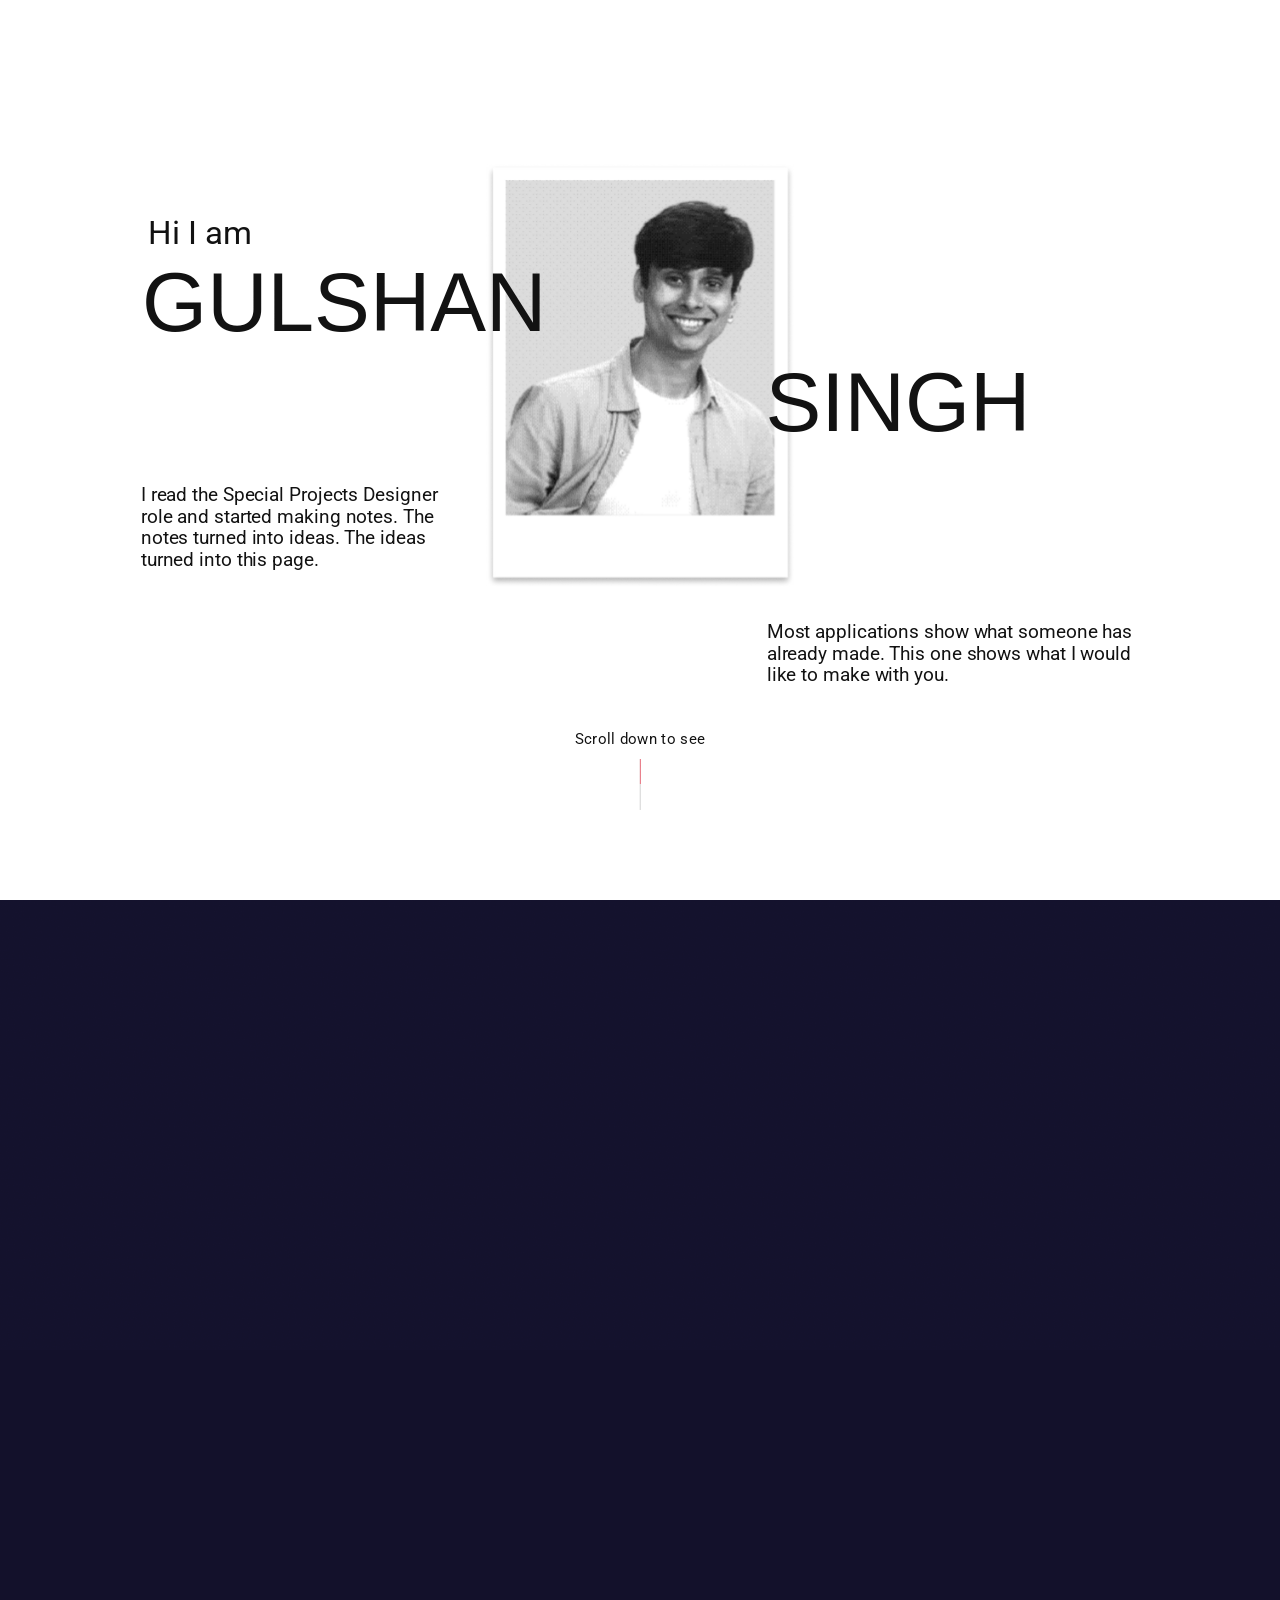
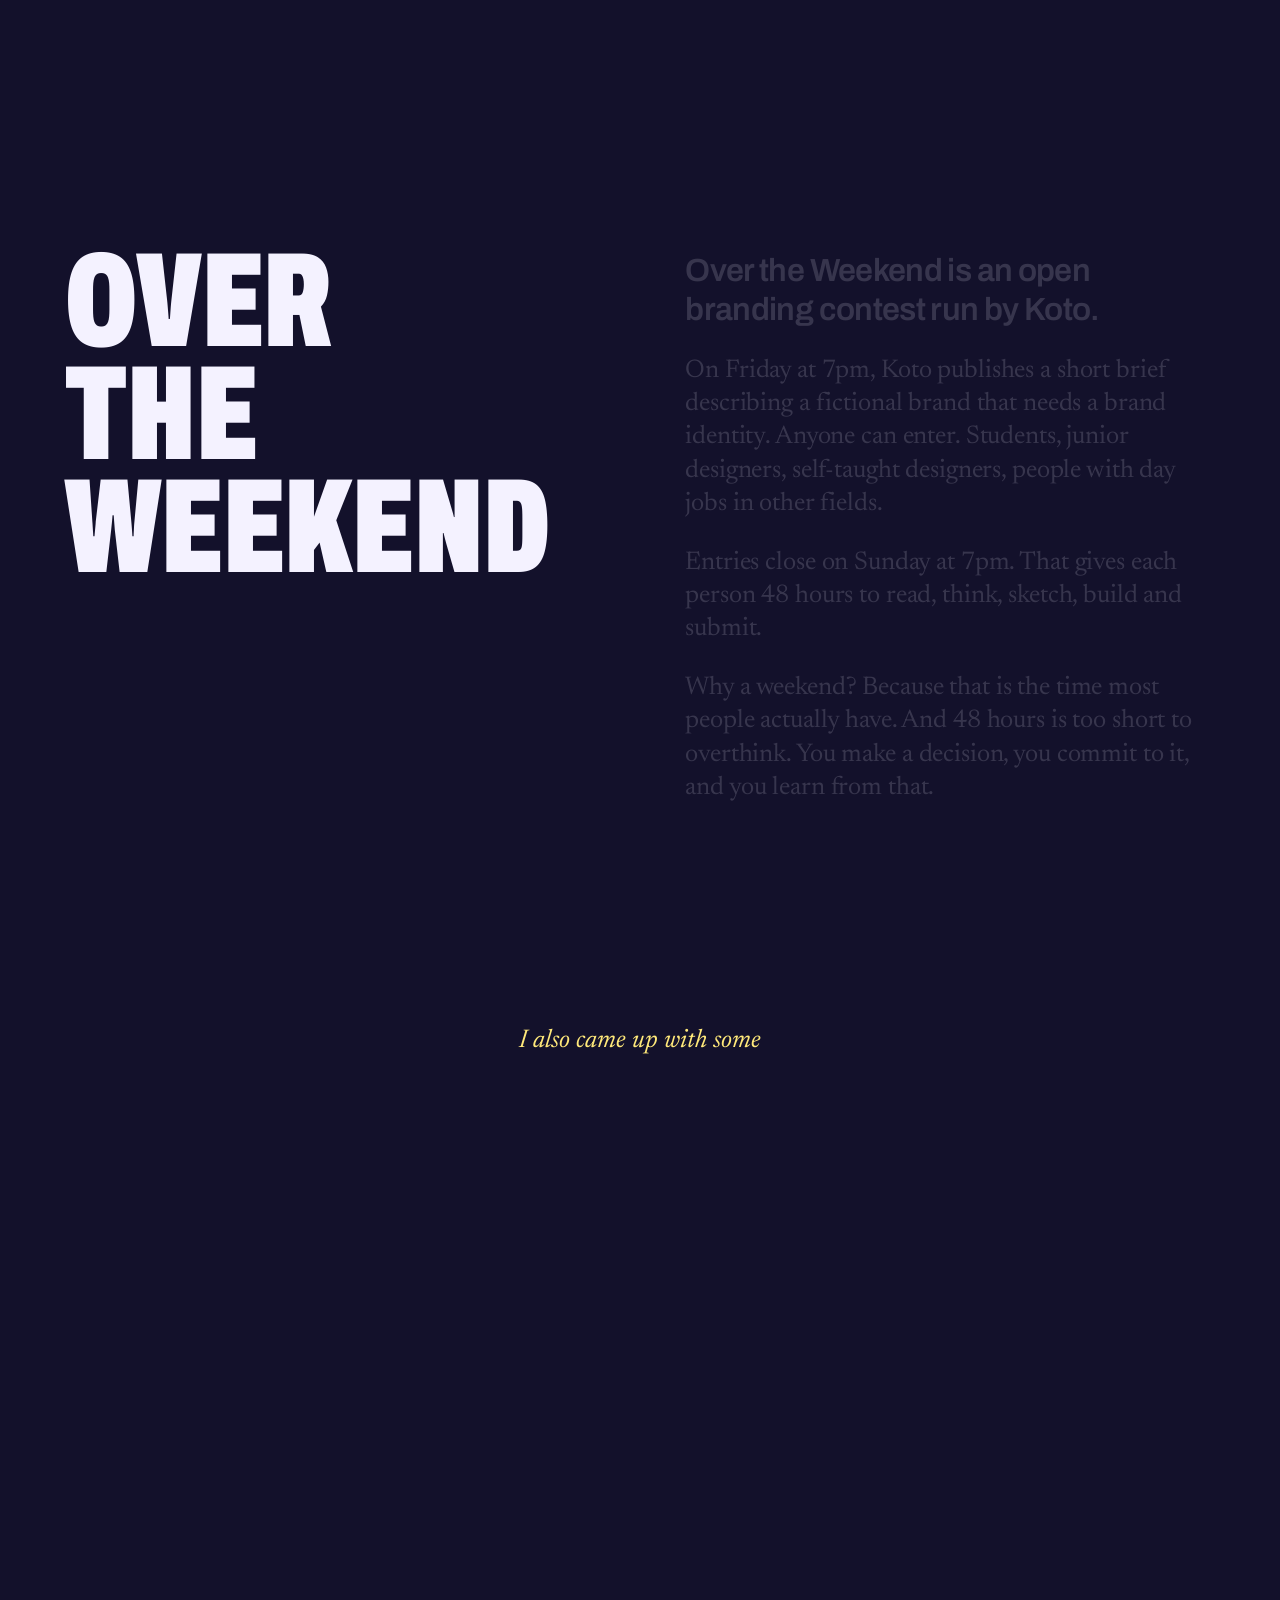
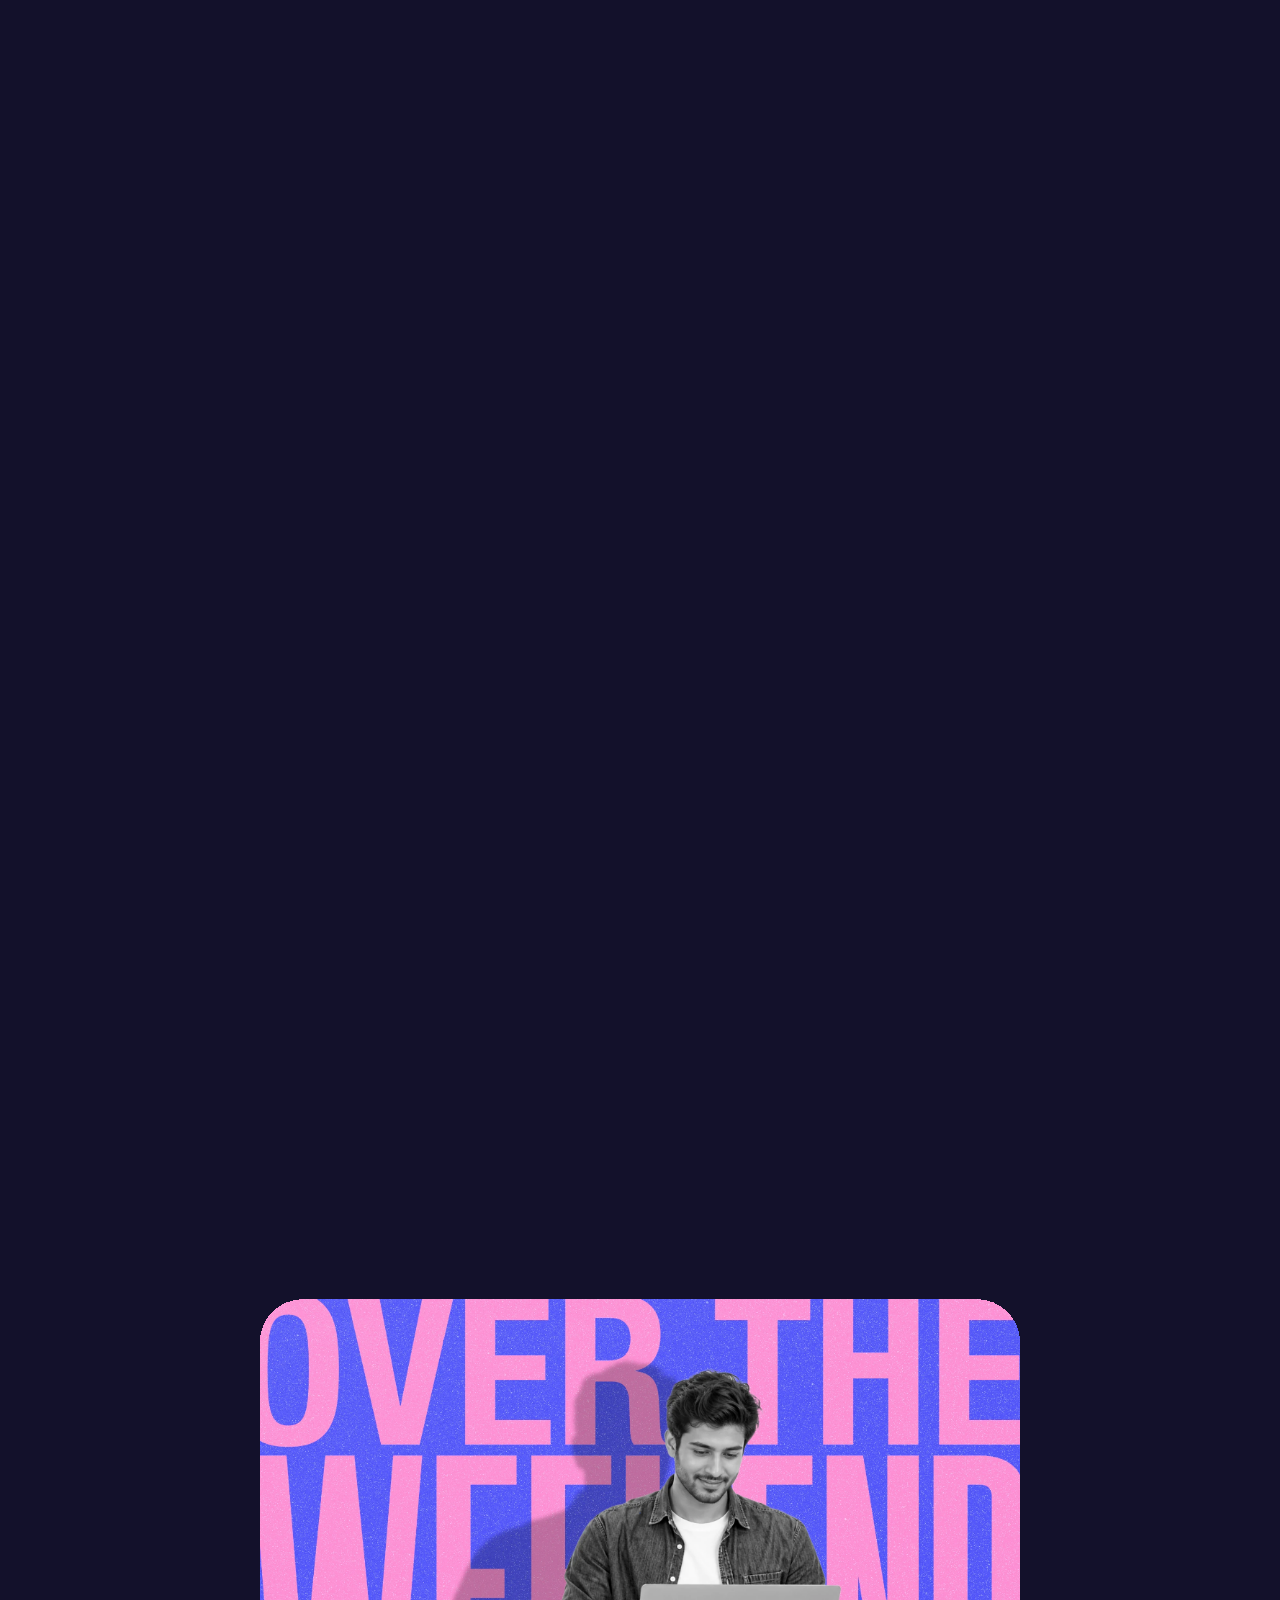
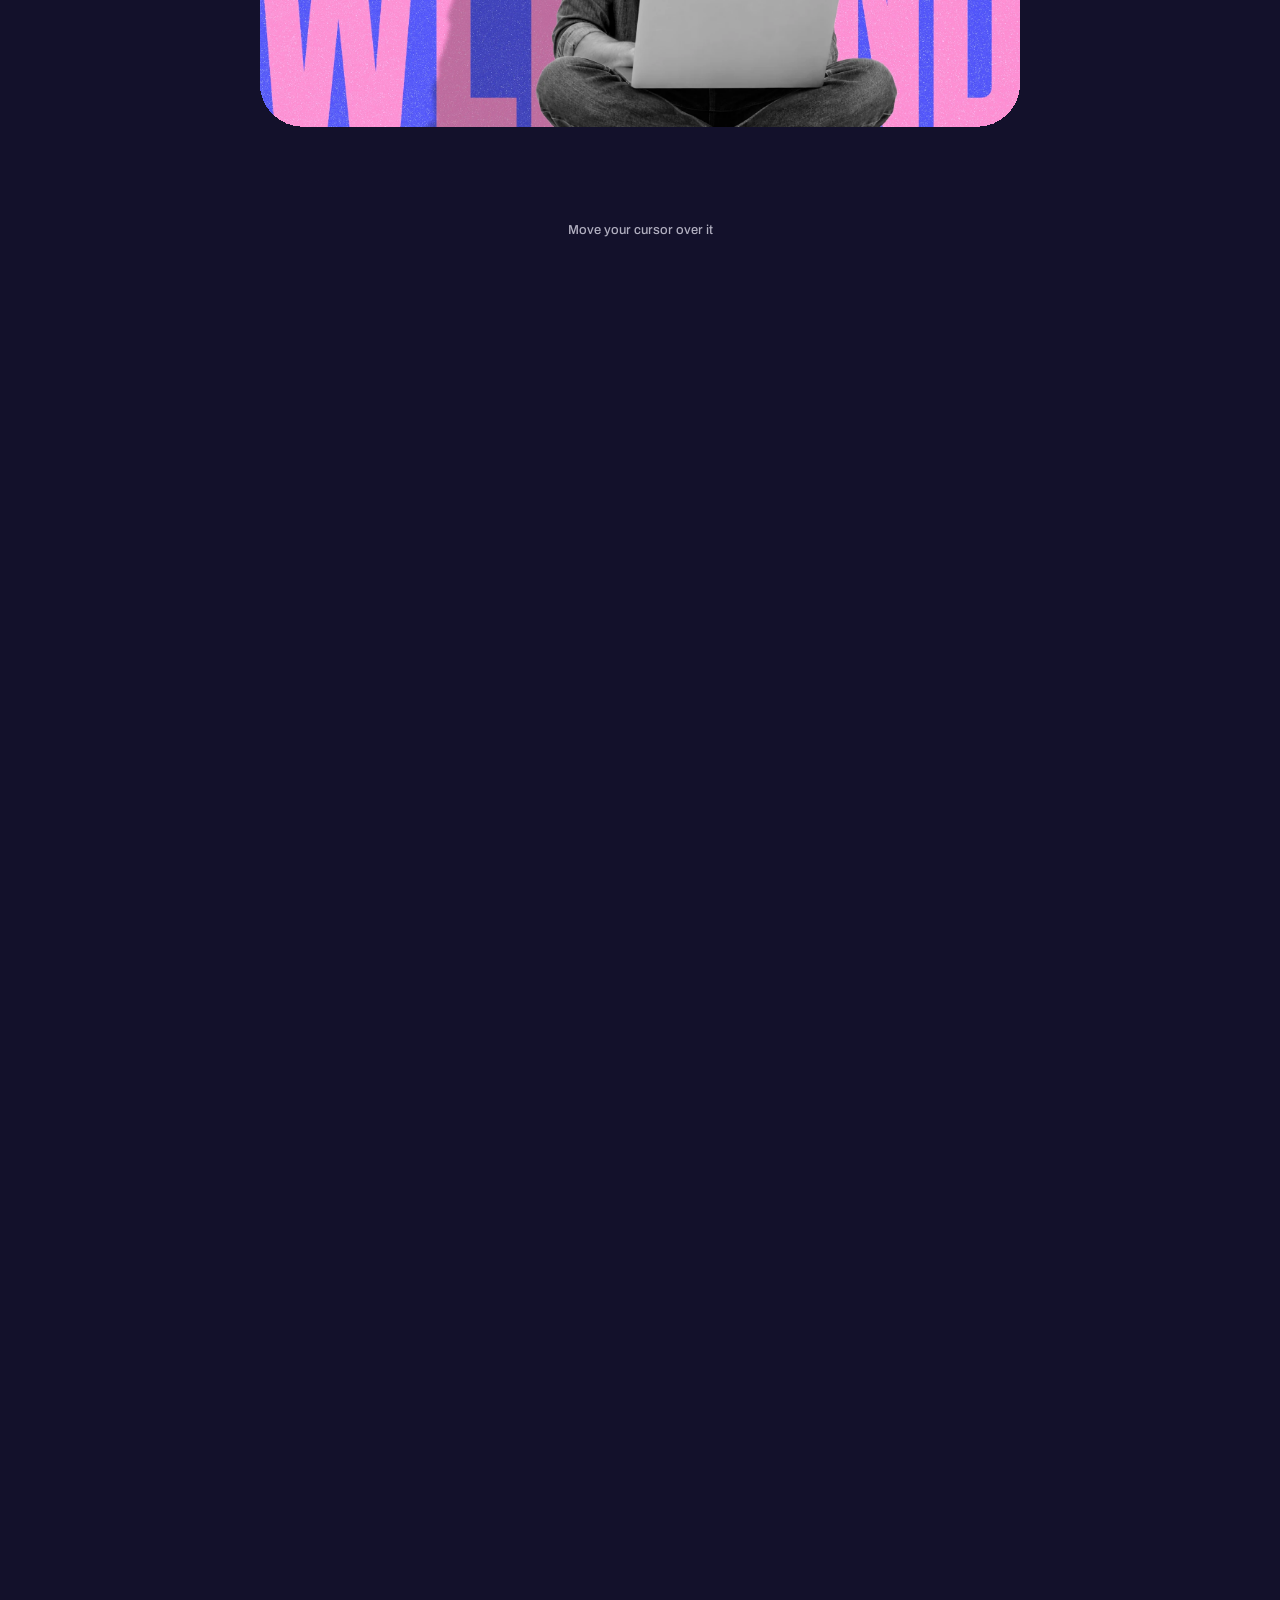
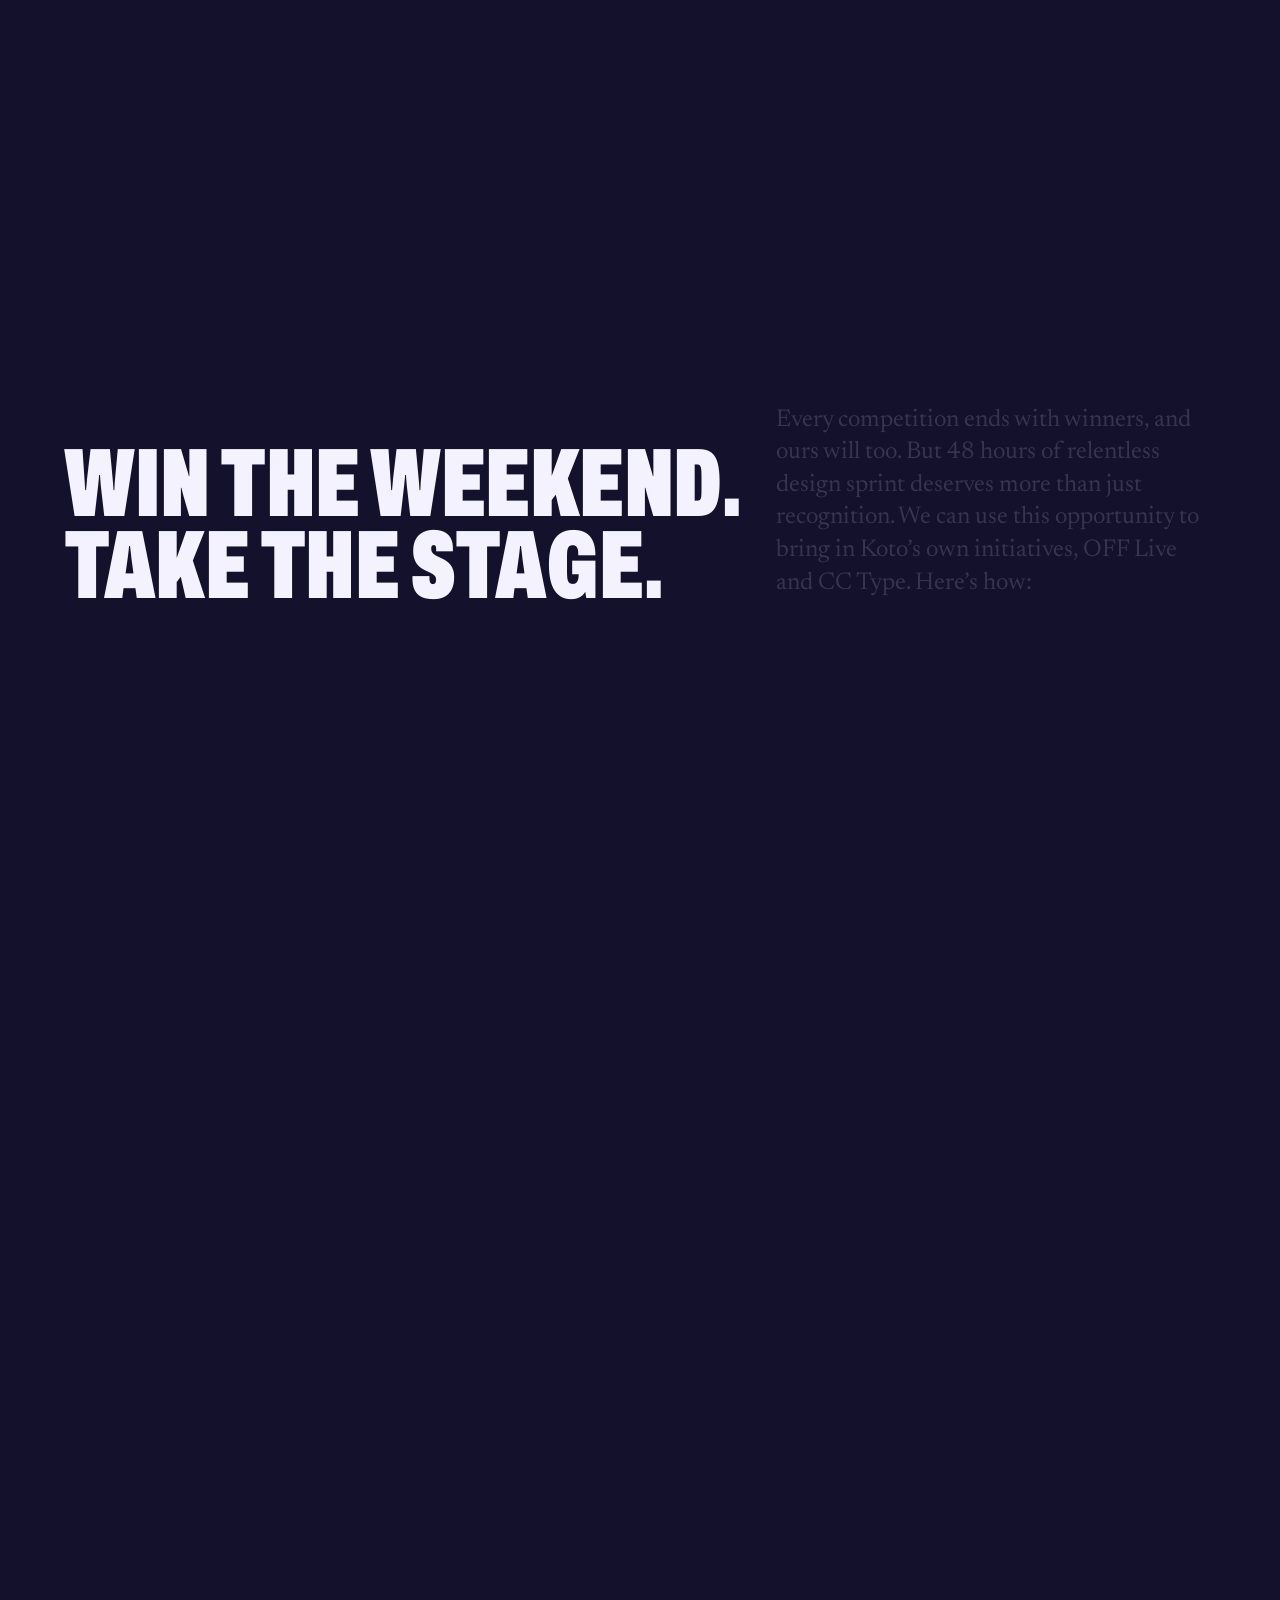
==== commit b84067a1: "Add files via upload" ====
--- a/for_koto/index.html
+++ b/for_koto/index.html
@@ -46,6 +46,8 @@
 .hud { position: fixed; left: 0; right: 0; top: 0; z-index: 80; display: flex; justify-content: space-between; align-items: flex-start; padding: 22px var(--pad) 0; pointer-events: none; font-family: var(--sans); }
 .hud, .rail { transition: opacity .6s ease; }
 .hud.hide, .rail.hide { opacity: 0; }
+/* solid band behind the top labels so scrolling text never runs through them */
+.hud::before { content: ''; position: absolute; left: 0; right: 0; top: 0; height: calc(100% + 40px); z-index: -1; background: linear-gradient(to bottom, var(--bg) 0%, var(--bg) 72%, transparent 100%); transition: background .9s ease; }
 .hud__who { font: 600 13px/1.2 var(--sans); letter-spacing: .01em; }
 .hud__clock { text-align: right; }
 .hud__time { font: 800 clamp(22px, 2.3vw, 34px)/1 var(--sans); font-stretch: 100%; font-variant-numeric: tabular-nums; letter-spacing: -.01em; }
@@ -323,15 +325,15 @@
 <section class="win" id="s-win" data-t="blue" data-from="Sun 00:00" data-to="Sun 19:00" data-phase="Entries close at 7pm">
   <div class="win__head">
     <h2 class="d"><span>Win the weekend.</span><span>Take the stage.</span></h2>
-    <p class="lead" data-scrub>A weekend of work shouldn’t end with a thank-you email. So here is what the winner gets instead: a room full of people looking at their idea, and a typeface to play with long after the 48 hours are up.</p>
+    <p class="lead" data-scrub>Every competition ends with winners, and ours will too. But 48 hours of relentless design sprint deserves more than just recognition. We can use this opportunity to bring in Koto’s own initiatives, OFF Live and CC Type. Here’s how:</p>
   </div>
   <div class="prizes">
     <article class="prize prize--y">
       <div class="prize__media"><video src="a/off-live.mp4" poster="a/off-poster.jpg" muted loop playsinline preload="metadata" aria-label="OFF Live"></video></div>
       <div class="prize__body">
         <div class="k"><span>Prize 01</span><span>Winning entry</span></div>
-        <h3>Your idea, live on stage.</h3>
-        <p>The winning entry gets showcased at OFF Live, Koto’s growing mix of editorial content and live events. Your work, on a big screen, in front of a real crowd.</p>
+        <h3>We can provide winning teams an audience</h3>
+        <p>Winners get an opportunity to present their work at an OFF Live event. This way, the work gets the audience it deserves.</p>
         <span class="pill">OFF Live</span>
       </div>
     </article>
@@ -339,8 +341,8 @@
       <div class="prize__media"><img src="a/cc-timeline.webp" alt="Type specimen set in CC Timeline"></div>
       <div class="prize__body">
         <div class="k"><span>Prize 02</span><span>Grand prize winner</span></div>
-        <h3>A font for your own projects.</h3>
-        <p>The grand prize winner also receives a personal projects license for the font CC Timeline. Set your posters, zines and side projects in it, no brief required.</p>
+        <h3>What’s better to award a designer than a font?</h3>
+        <p>The grand prize winner (first prize) can be awarded a personal projects license for the font CC Timeline.</p>
         <span class="pill">CC Timeline</span>
       </div>
     </article>
